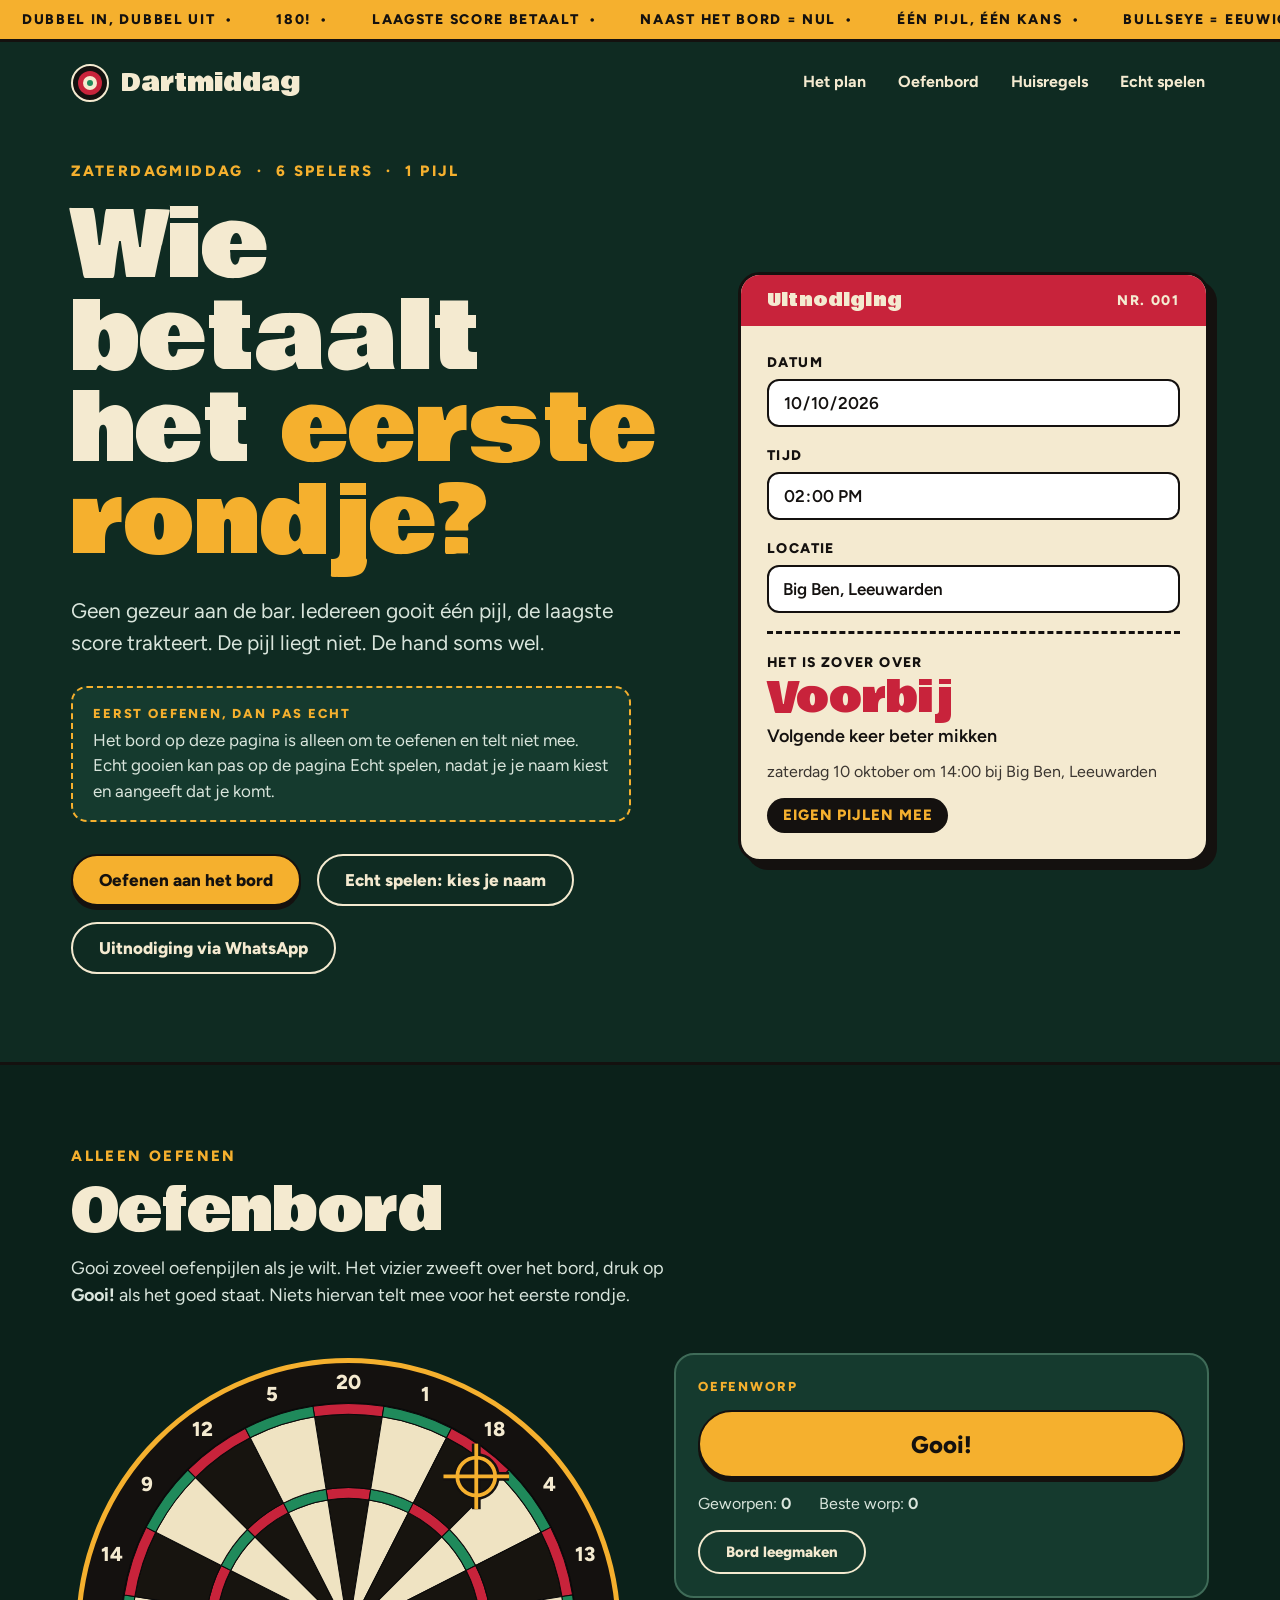
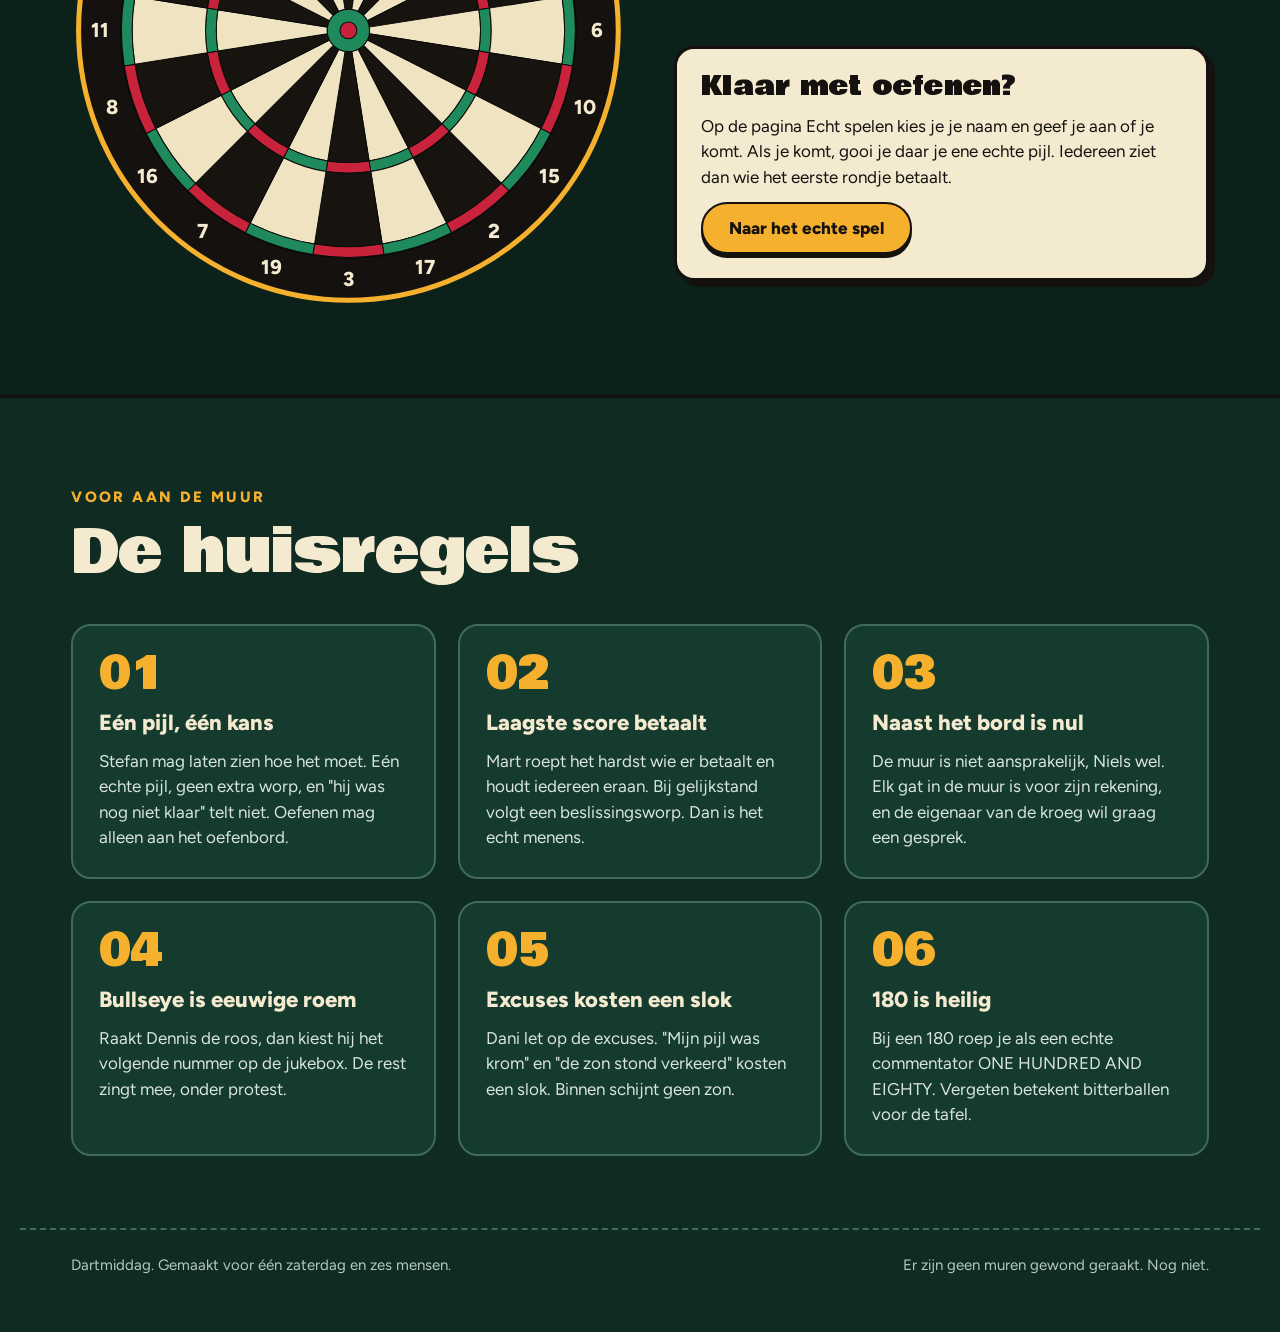
==== index.html @ 0d16e826 "Gewone website met Supabase-opslag, oude versie in claude-versie Co-Authored-By: Claude Sonnet 5.5 <" ====
<!doctype html>
<html lang="nl">
<head>
<meta charset="utf-8">
<meta name="viewport" content="width=device-width,initial-scale=1">
<title>Dartmiddag</title>
<meta name="description" content="Eén pijl per man. De laagste score betaalt het eerste rondje.">
<link rel="preconnect" href="https://fonts.googleapis.com">
<link rel="preconnect" href="https://fonts.gstatic.com" crossorigin>
<link href="https://fonts.googleapis.com/css2?family=Bowlby+One&family=Figtree:wght@400;500;700;800&display=swap" rel="stylesheet">
<link rel="stylesheet" href="site.css">
<style>
.hero{display:flex;flex-wrap:wrap;gap:56px;align-items:center;padding-block:36px 88px}
.hero > div{min-width:0}
.hero .left{flex:1 1 520px}
.hero .right{flex:1 1 380px;max-width:520px}
.lead{margin:0 0 28px;font-size:21px;max-width:560px;color:var(--soft)}
.practice-note{background:var(--panel);border:2px dashed var(--amber);border-radius:16px;padding:16px 20px;max-width:560px;margin-bottom:32px}
.practice-note p{margin:4px 0 0;font-size:17px;color:var(--soft)}
.actions{display:flex;flex-wrap:wrap;gap:16px}
.ticket{background:var(--cream);color:var(--ink);border-radius:22px;border:3px solid var(--ink);box-shadow:8px 8px 0 var(--ink);overflow:hidden}
.ticket-head{background:var(--red);color:var(--cream);padding:12px 26px;display:flex;justify-content:space-between;align-items:center;gap:12px}
.ticket-body{padding:26px;display:flex;flex-direction:column;gap:18px}
.field{display:flex;flex-direction:column;gap:6px}
.field label{font-weight:800;font-size:14px;letter-spacing:.1em;text-transform:uppercase}
.count{border-top:3px dashed var(--ink);padding-top:18px;display:flex;flex-direction:column;gap:2px}
.count .small{font-weight:800;font-size:14px;letter-spacing:.1em;text-transform:uppercase}
.count .big{font-family:var(--display);font-size:42px;line-height:1.1;color:var(--red)}
.badge{margin-top:12px;align-self:flex-start;background:var(--ink);color:var(--amber);border-radius:999px;padding:6px 16px;font-weight:800;font-size:15px;letter-spacing:.06em;text-transform:uppercase}
.practice{background:var(--deep);border-block:3px solid var(--ink)}
.practice .inner{padding-block:80px 88px}
.practice .cols{display:flex;flex-wrap:wrap;gap:48px;align-items:flex-start;margin-top:44px}
.practice .boardcol{flex:1 1 440px;min-width:0;max-width:580px}
.practice .ctrl{flex:1 1 420px;min-width:0;display:flex;flex-direction:column;gap:24px}
.stats{display:flex;flex-wrap:wrap;gap:12px 28px;color:var(--soft);font-size:16px}
.rules{padding-block:88px 72px}
.rule-grid{display:grid;grid-template-columns:repeat(auto-fit,minmax(min(100%,340px),1fr));gap:22px;margin-top:40px}
.rule{background:var(--panel);border:2px solid var(--line);border-radius:20px;padding:26px;display:flex;flex-direction:column;gap:10px}
.rule .n{font-family:var(--display);font-size:44px;line-height:1;color:var(--amber)}
.rule h3{margin:0;font-size:22px;font-weight:800}
.rule p{margin:0;color:var(--soft);font-size:17px}
footer{padding-block:24px 56px;border-top:2px dashed var(--line);display:flex;flex-wrap:wrap;gap:12px 32px;justify-content:space-between;color:var(--muted);font-size:15px}
</style>
</head>
<body>

<div class="ticker-wrap" aria-hidden="true"><div class="ticker" id="ticker"></div></div>

<header class="wrap top">
  <a href="#top" class="brand" id="top">
    <svg width="38" height="38" viewBox="0 0 38 38" aria-hidden="true"><circle cx="19" cy="19" r="18" fill="#14110F" stroke="#F4EAD0" stroke-width="2"/><circle cx="19" cy="19" r="12" fill="#C8233B"/><circle cx="19" cy="19" r="7" fill="#F4EAD0"/><circle cx="19" cy="19" r="3" fill="#1F8A5B"/></svg>
    Dartmiddag
  </a>
  <nav class="nav" aria-label="Hoofdmenu">
    <a href="#plan">Het plan</a>
    <a href="#oefenen">Oefenbord</a>
    <a href="#regels">Huisregels</a>
    <a href="spel.html">Echt spelen</a>
  </nav>
</header>

<main>
<section id="plan" class="wrap hero">
  <div class="left">
    <p class="eyebrow">Zaterdagmiddag &nbsp;&middot;&nbsp; 6 spelers &nbsp;&middot;&nbsp; 1 pijl</p>
    <h1>Wie betaalt het <span style="color:var(--amber)">eerste rondje?</span></h1>
    <p class="lead">Geen gezeur aan de bar. Iedereen gooit één pijl, de laagste score trakteert. De pijl liegt niet. De hand soms wel.</p>
    <div class="practice-note">
      <div class="lbl">Eerst oefenen, dan pas echt</div>
      <p>Het bord op deze pagina is alleen om te oefenen en telt niet mee. Echt gooien kan pas op de pagina Echt spelen, nadat je je naam kiest en aangeeft dat je komt.</p>
    </div>
    <div class="actions">
      <a class="btn" href="#oefenen">Oefenen aan het bord</a>
      <a class="btn btn-ghost" href="spel.html">Echt spelen: kies je naam</a>
      <a class="btn btn-ghost" id="wa" href="https://wa.me/">Uitnodiging via WhatsApp</a>
    </div>
  </div>

  <div class="right">
    <div class="ticket">
      <div class="ticket-head"><span class="display" style="font-size:18px">Uitnodiging</span><span style="font-weight:800;font-size:14px;letter-spacing:.12em">NR. 001</span></div>
      <div class="ticket-body">
        <div class="field"><label for="date">Datum</label><input id="date" class="in" type="date" value="2026-10-10"></div>
        <div class="field"><label for="time">Tijd</label><input id="time" class="in" type="time" value="14:00"></div>
        <div class="field"><label for="place">Locatie</label><input id="place" class="in" type="text" placeholder="Bijv. Café De Pijl, Hoofdstraat 1" value="Big Ben, Leeuwarden"></div>
        <div class="count" aria-live="polite">
          <span class="small">Het is zover over</span>
          <span class="big" id="cd-big">—</span>
          <span style="font-weight:600" id="cd-small"></span>
          <span style="margin-top:8px;font-size:16px;color:#3A3530" id="event-line"></span>
          <span class="badge">Eigen pijlen mee</span>
        </div>
      </div>
    </div>
  </div>
</section>

<section id="oefenen" class="practice">
  <div class="wrap inner">
    <p class="eyebrow">Alleen oefenen</p>
    <h2>Oefenbord</h2>
    <p style="margin:0;max-width:640px;color:var(--soft)">Gooi zoveel oefenpijlen als je wilt. Het vizier zweeft over het bord, druk op <strong>Gooi!</strong> als het goed staat. Niets hiervan telt mee voor het eerste rondje.</p>
    <div class="cols">
      <div class="boardcol" id="board"></div>
      <div class="ctrl">
        <div class="card">
          <div class="lbl">Oefenworp</div>
          <button class="btn btn-big" type="button" id="throw">Gooi!</button>
          <div class="stats"><span>Geworpen: <strong id="count">0</strong></span><span>Beste worp: <strong id="best">0</strong></span></div>
          <button class="btn btn-ghost" type="button" id="clear" style="min-height:44px;font-size:15px;align-self:flex-start">Bord leegmaken</button>
        </div>
        <div aria-live="polite" id="result"></div>
        <div class="paper">
          <div class="display" style="font-size:26px;line-height:1.1">Klaar met oefenen?</div>
          <p style="margin:0;font-size:17px">Op de pagina Echt spelen kies je je naam en geef je aan of je komt. Als je komt, gooi je daar je ene echte pijl. Iedereen ziet dan wie het eerste rondje betaalt.</p>
          <a class="btn" href="spel.html">Naar het echte spel</a>
        </div>
      </div>
    </div>
  </div>
</section>

<section id="regels" class="wrap rules">
  <p class="eyebrow">Voor aan de muur</p>
  <h2>De huisregels</h2>
  <div class="rule-grid">
    <div class="rule"><span class="n">01</span><h3>Eén pijl, één kans</h3><p>Stefan mag laten zien hoe het moet. Eén echte pijl, geen extra worp, en "hij was nog niet klaar" telt niet. Oefenen mag alleen aan het oefenbord.</p></div>
    <div class="rule"><span class="n">02</span><h3>Laagste score betaalt</h3><p>Mart roept het hardst wie er betaalt en houdt iedereen eraan. Bij gelijkstand volgt een beslissingsworp. Dan is het echt menens.</p></div>
    <div class="rule"><span class="n">03</span><h3>Naast het bord is nul</h3><p>De muur is niet aansprakelijk, Niels wel. Elk gat in de muur is voor zijn rekening, en de eigenaar van de kroeg wil graag een gesprek.</p></div>
    <div class="rule"><span class="n">04</span><h3>Bullseye is eeuwige roem</h3><p>Raakt Dennis de roos, dan kiest hij het volgende nummer op de jukebox. De rest zingt mee, onder protest.</p></div>
    <div class="rule"><span class="n">05</span><h3>Excuses kosten een slok</h3><p>Dani let op de excuses. "Mijn pijl was krom" en "de zon stond verkeerd" kosten een slok. Binnen schijnt geen zon.</p></div>
    <div class="rule"><span class="n">06</span><h3>180 is heilig</h3><p>Bij een 180 roep je als een echte commentator ONE HUNDRED AND EIGHTY. Vergeten betekent bitterballen voor de tafel.</p></div>
  </div>
</section>
</main>

<footer class="wrap">
  <span>Dartmiddag. Gemaakt voor één zaterdag en zes mensen.</span>
  <span>Er zijn geen muren gewond geraakt. Nog niet.</span>
</footer>

<script src="board.js"></script>
<script>
(function () {
  var $ = function (id) { return document.getElementById(id); };

  /* ticker */
  var items = ['DUBBEL IN, DUBBEL UIT', '180!', 'LAAGSTE SCORE BETAALT', 'NAAST HET BORD = NUL', 'ÉÉN PIJL, ÉÉN KANS', 'BULLSEYE = EEUWIGE ROEM', 'BITTERBALLEN ZIJN GEEN VERPLICHTING, WEL EEN GOED IDEE'];
  var html = '';
  for (var k = 0; k < 2; k++) items.forEach(function (t) { html += '<span>' + t + ' &nbsp;&bull;</span>'; });
  $('ticker').innerHTML = html;

  /* uitnodiging: datum, tijd en locatie onthouden in deze browser */
  var KEY = 'dartmiddag-uitnodiging';
  try {
    var saved = JSON.parse(localStorage.getItem(KEY) || '{}');
    if (saved.date) $('date').value = saved.date;
    if (saved.time) $('time').value = saved.time;
    if (typeof saved.place === 'string') $('place').value = saved.place;
  } catch (e) {}

  function updateEvent() {
    var date = $('date').value, time = $('time').value, place = $('place').value.trim();
    try { localStorage.setItem(KEY, JSON.stringify({ date: date, time: time, place: place })); } catch (e) {}
    var d = date ? new Date(date + 'T' + (time || '12:00')) : null;
    var ok = d && !isNaN(d.getTime());
    var big = '—', small = 'Vul datum en tijd in', dateText = '';
    if (ok) {
      dateText = d.toLocaleDateString('nl-NL', { weekday: 'long', day: 'numeric', month: 'long' });
      var diff = d.getTime() - Date.now();
      if (diff > 0) {
        var mins = Math.floor(diff / 60000), days = Math.floor(mins / 1440), hours = Math.floor((mins % 1440) / 60), m = mins % 60;
        if (days > 0) { big = days + (days === 1 ? ' dag' : ' dagen'); small = 'en ' + hours + ' uur, ' + m + ' min'; }
        else if (hours > 0) { big = hours + ' uur'; small = 'en ' + m + ' min'; }
        else { big = m + ' min'; small = 'Zet je pijlen klaar'; }
      } else if (diff > -6 * 3600 * 1000) { big = 'Nú!'; small = 'De pijlen vliegen al'; }
      else { big = 'Voorbij'; small = 'Volgende keer beter mikken'; }
    }
    $('cd-big').textContent = big;
    $('cd-small').textContent = small;
    $('event-line').textContent = ok ? dateText + ' om ' + (time || '') + (place ? ' bij ' + place : ' · locatie volgt') : 'Kies een datum om de uitnodiging te maken.';
    var link = new URL('spel.html', location.href).href;
    $('wa').href = 'https://wa.me/?text=' + encodeURIComponent(
      'Dartmiddag! ' + (ok ? dateText + ' om ' + time : 'datum volgt') + (place ? ' bij ' + place : ' (locatie volgt)') +
      '. Eigen pijlen mee! Eén pijl per man: de laagste score betaalt het eerste rondje. Kies je naam en gooi hier: ' + link);
  }
  ['date', 'time', 'place'].forEach(function (id) { $(id).addEventListener('input', updateEvent); });
  updateEvent();
  setInterval(updateEvent, 30000);

  /* oefenbord */
  $('board').innerHTML = DM.boardSvg('Oefenbord met het vizier en de geworpen pijlen');
  var svg = $('board').querySelector('svg');
  var getAim = DM.startAim(svg);
  var darts = [], count = 0, best = 0;

  function drawPractice() {
    DM.drawDarts(svg, darts.map(function (d, i) {
      return { x: d.x, y: d.y, color: '#F5B02E', text: d.n, fresh: i === darts.length - 1 };
    }));
  }
  $('throw').addEventListener('click', function () {
    var p = getAim();
    var x = +(p.x + (Math.random() - 0.5) * 14).toFixed(1), y = +(p.y + (Math.random() - 0.5) * 14).toFixed(1);
    var r = DM.hit(x, y);
    count++; best = Math.max(best, r.score);
    darts.push({ x: x, y: y, n: count });
    darts = darts.slice(-6);
    drawPractice();
    $('count').textContent = count; $('best').textContent = best;
    $('result').innerHTML = '<div class="last pop"><div><div class="lbl">Laatste oefenworp</div><div class="what">' + r.label + '</div><div class="note">' + r.calc + '</div></div><div class="big">' + r.score + '</div></div>' +
      '<p style="margin:12px 0 0;font-style:italic;color:var(--soft)">' + DM.roastFor(r) + '</p>';
  });
  $('clear').addEventListener('click', function () {
    darts = []; count = 0; best = 0; drawPractice();
    $('count').textContent = 0; $('best').textContent = 0; $('result').innerHTML = '';
  });
})();
</script>
</body>
</html>
---- site.css ----
/* Dartmiddag: gedeelde stijl voor index.html en spel.html. Eén donkere kroeglook. */
:root{
  --bg:#0F2B22; --deep:#0B211A; --panel:#153A2E; --line:#3F6B58; --cream:#F4EAD0; --muted:#B7C9BE; --soft:#D9E5DC;
  --amber:#F5B02E; --ink:#14110F; --red:#C8233B; --yes:#8FE0AE; --no:#FF8A98;
  --display:'Bowlby One','Arial Black',sans-serif; --body:'Figtree',system-ui,sans-serif;
  color-scheme:dark;
}
*{box-sizing:border-box}
html{scroll-behavior:smooth}
body{margin:0;background:var(--bg);color:var(--cream);font-family:var(--body);font-size:18px;line-height:1.5}
.wrap{max-width:1240px;margin:0 auto;padding-inline:max(16px,4vw)}
.display{font-family:var(--display);font-weight:400;letter-spacing:.01em}
.eyebrow{margin:0;font-weight:800;font-size:15px;letter-spacing:.16em;text-transform:uppercase;color:var(--amber)}
h1,h2,h3{text-wrap:balance}
h1{font-family:var(--display);font-weight:400;font-size:clamp(44px,7.2vw,96px);line-height:1;margin:18px 0 26px}
h2{font-family:var(--display);font-weight:400;font-size:clamp(34px,5vw,60px);line-height:1.05;margin:12px 0}
a{color:var(--amber);font-weight:800}
.note{margin:0;color:var(--muted);font-size:16px}

/* knoppen en velden */
.btn{display:inline-flex;align-items:center;justify-content:center;gap:10px;min-height:52px;padding:0 26px;border-radius:999px;border:2px solid var(--ink);background:var(--amber);color:var(--ink);font:800 17px var(--body);text-decoration:none;cursor:pointer;box-shadow:0 4px 0 var(--ink);transition:transform .12s,box-shadow .12s}
.btn:hover{transform:translateY(-2px);box-shadow:0 6px 0 var(--ink)}
.btn:active{transform:translateY(3px);box-shadow:0 1px 0 var(--ink)}
.btn-ghost{background:transparent;color:var(--cream);border-color:var(--cream);box-shadow:none}
.btn-ghost:hover{background:rgba(244,234,208,.12);box-shadow:none}
.btn-big{min-height:68px;font-size:24px;width:100%}
.btn:focus-visible,a:focus-visible,.in:focus-visible,button:focus-visible{outline:3px solid var(--cream);outline-offset:3px}
.in{width:100%;min-height:48px;padding:0 14px;border-radius:12px;border:2px solid var(--ink);background:#fff;color:var(--ink);font:600 17px var(--body)}

/* navigatie */
.top{display:flex;flex-wrap:wrap;align-items:center;justify-content:space-between;gap:8px 24px;padding-block:18px}
.brand{display:flex;align-items:center;gap:12px;color:var(--cream);text-decoration:none;font-family:var(--display);font-size:24px;font-weight:400}
.nav{display:flex;flex-wrap:wrap;gap:8px 24px}
.nav a{color:var(--cream);text-decoration:none;font-weight:700;font-size:16px;padding:10px 4px;border-bottom:2px solid transparent}
.nav a:hover{border-bottom-color:var(--amber)}

/* ticker */
.ticker-wrap{overflow:hidden;background:var(--amber);color:var(--ink);border-bottom:3px solid var(--ink)}
.ticker{display:flex;width:max-content;animation:tick 48s linear infinite}
.ticker span{padding:9px 22px;font-weight:800;font-size:14px;letter-spacing:.12em;white-space:nowrap}
@keyframes tick{from{transform:translateX(0)}to{transform:translateX(-50%)}}

/* bord */
.board{width:100%;height:auto;display:block}
.dart-in{animation:dartin .28s ease-out;transform-origin:0 0}
@keyframes dartin{from{transform:scale(2.6);opacity:0}to{transform:scale(1);opacity:1}}
.pop{animation:pop .4s ease-out}
@keyframes pop{from{transform:scale(.92);opacity:0}to{transform:scale(1);opacity:1}}
.lbl{font-weight:800;font-size:13px;letter-spacing:.14em;text-transform:uppercase;color:var(--amber)}
.last{display:flex;flex-wrap:wrap;align-items:center;justify-content:space-between;gap:6px 18px;background:var(--bg);border:2px solid var(--amber);border-radius:20px;padding:16px 22px}
.last .big{font-family:var(--display);font-size:56px;line-height:1;color:var(--amber)}
.last .what{font-size:22px;font-weight:800}
.card{background:var(--panel);border:2px solid var(--line);border-radius:20px;padding:22px;display:flex;flex-direction:column;gap:14px}
.paper{background:var(--cream);color:var(--ink);border:3px solid var(--ink);border-radius:20px;padding:24px;box-shadow:6px 6px 0 var(--ink);display:flex;flex-direction:column;gap:12px}
.paper a.btn{align-self:flex-start}

@media (prefers-reduced-motion:reduce){.ticker,.dart-in,.pop{animation:none}html{scroll-behavior:auto}}
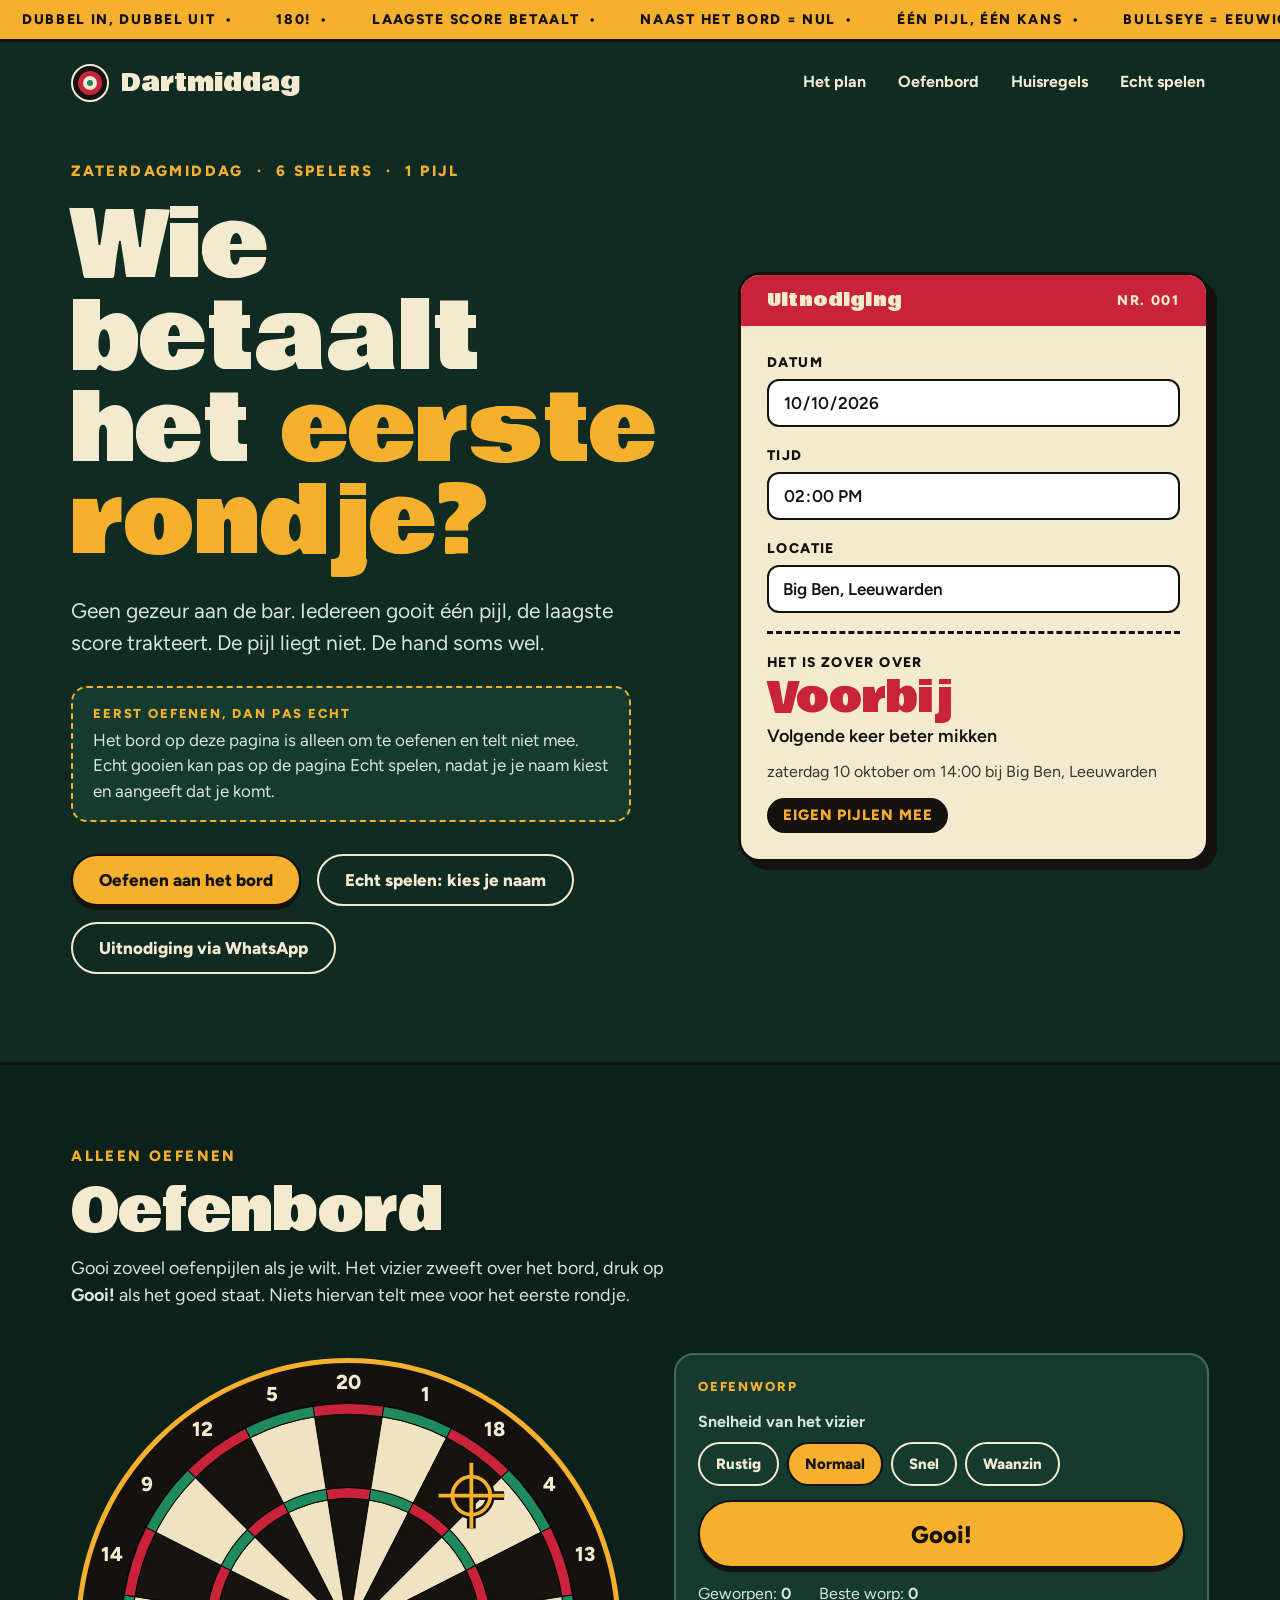
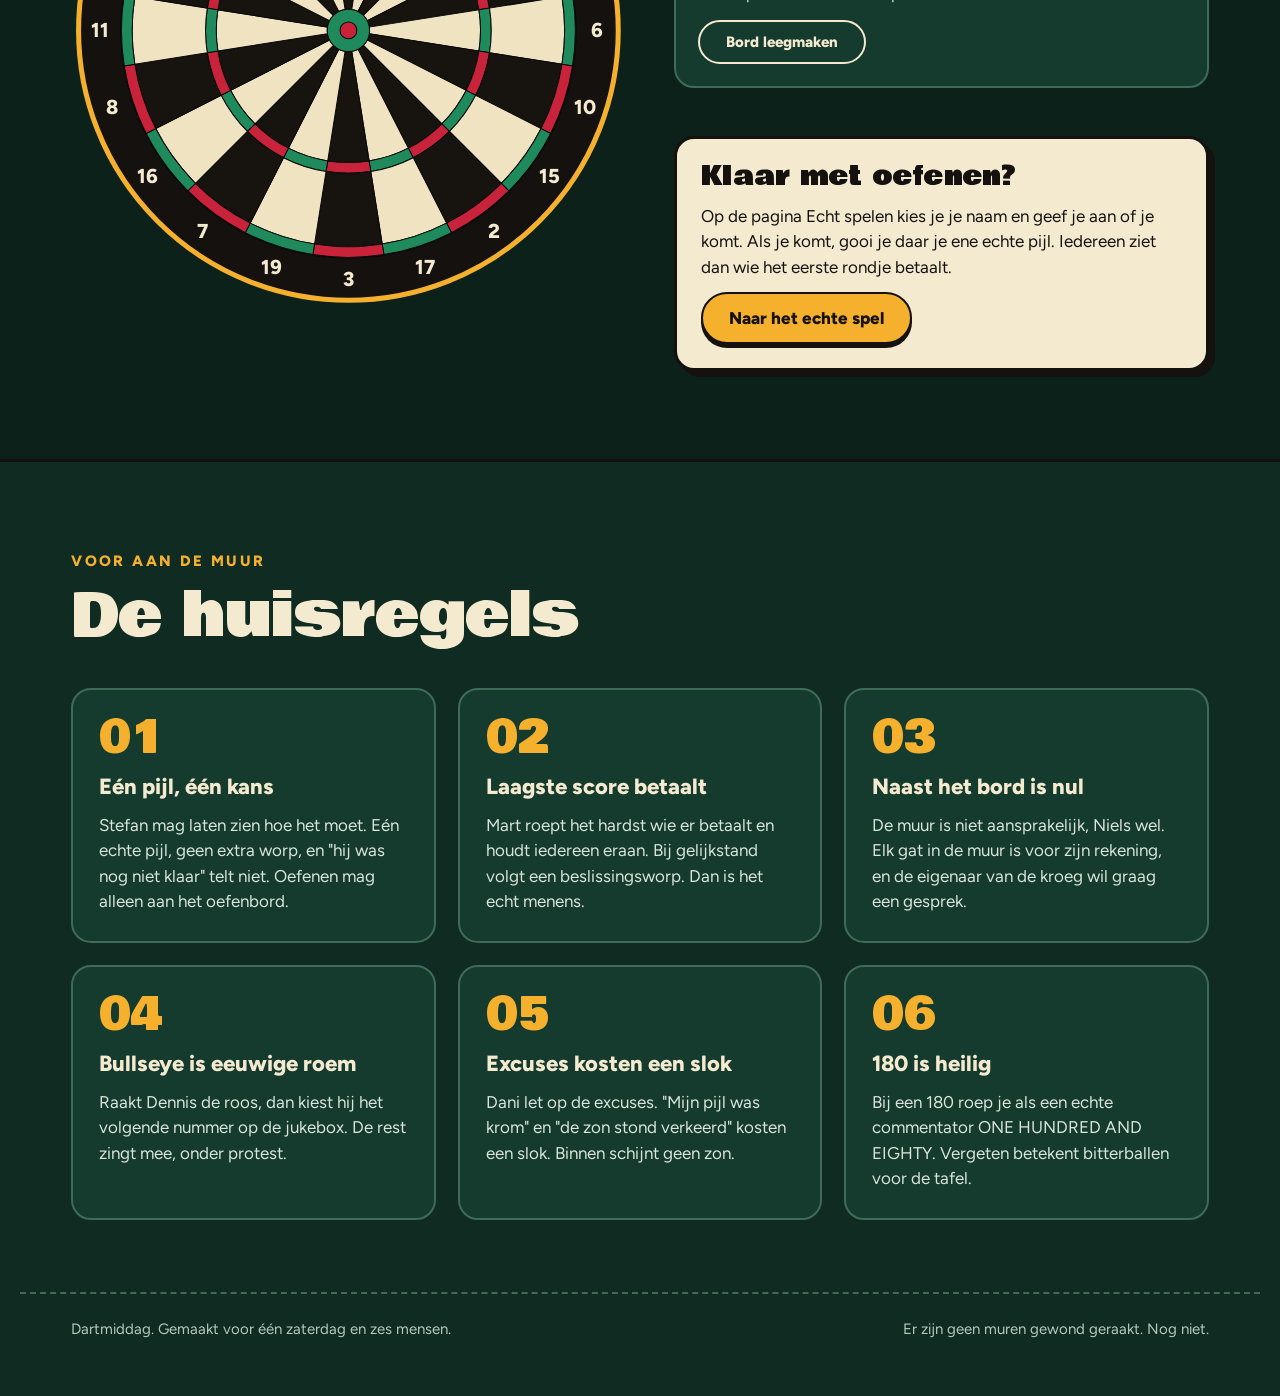
==== commit 2688bdc8: "Snelheid van het vizier kiezen op het oefenbord Co-Authored-By: Claude Sonnet 5.5 <noreply@anthropic" ====
--- a/index.html
+++ b/index.html
@@ -32,6 +32,10 @@
 .practice .cols{display:flex;flex-wrap:wrap;gap:48px;align-items:flex-start;margin-top:44px}
 .practice .boardcol{flex:1 1 440px;min-width:0;max-width:580px}
 .practice .ctrl{flex:1 1 420px;min-width:0;display:flex;flex-direction:column;gap:24px}
+.speedbtns{display:flex;flex-wrap:wrap;gap:8px}
+.sp{min-height:44px;padding:0 16px;border-radius:999px;border:2px solid var(--cream);background:transparent;color:var(--cream);font:800 15px var(--body);cursor:pointer}
+.sp:hover{background:rgba(244,234,208,.12)}
+.sp[aria-pressed="true"]{background:var(--amber);color:var(--ink);border-color:var(--ink)}
 .stats{display:flex;flex-wrap:wrap;gap:12px 28px;color:var(--soft);font-size:16px}
 .rules{padding-block:88px 72px}
 .rule-grid{display:grid;grid-template-columns:repeat(auto-fit,minmax(min(100%,340px),1fr));gap:22px;margin-top:40px}
@@ -105,6 +109,10 @@
       <div class="ctrl">
         <div class="card">
           <div class="lbl">Oefenworp</div>
+          <div role="group" aria-labelledby="speed-lbl" style="display:flex;flex-direction:column;gap:8px">
+            <span id="speed-lbl" style="font-weight:700;font-size:16px;color:var(--soft)">Snelheid van het vizier</span>
+            <div class="speedbtns" id="speeds"></div>
+          </div>
           <button class="btn btn-big" type="button" id="throw">Gooi!</button>
           <div class="stats"><span>Geworpen: <strong id="count">0</strong></span><span>Beste worp: <strong id="best">0</strong></span></div>
           <button class="btn btn-ghost" type="button" id="clear" style="min-height:44px;font-size:15px;align-self:flex-start">Bord leegmaken</button>
@@ -191,7 +199,25 @@
   /* oefenbord */
   $('board').innerHTML = DM.boardSvg('Oefenbord met het vizier en de geworpen pijlen');
   var svg = $('board').querySelector('svg');
-  var getAim = DM.startAim(svg);
+  var SPEEDS = [{ n: 'Rustig', v: 0.55 }, { n: 'Normaal', v: 1 }, { n: 'Snel', v: 1.7 }, { n: 'Waanzin', v: 2.8 }];
+  var speed = 1;
+  try { var sv = parseFloat(localStorage.getItem('dm-snelheid')); if (SPEEDS.some(function (s) { return s.v === sv; })) speed = sv; } catch (e) {}
+  function drawSpeeds() {
+    var box = $('speeds'); box.textContent = '';
+    SPEEDS.forEach(function (s) {
+      var b = document.createElement('button');
+      b.type = 'button'; b.className = 'sp'; b.textContent = s.n;
+      b.setAttribute('aria-pressed', s.v === speed ? 'true' : 'false');
+      b.addEventListener('click', function () {
+        speed = s.v;
+        try { localStorage.setItem('dm-snelheid', String(speed)); } catch (e) {}
+        drawSpeeds();
+      });
+      box.appendChild(b);
+    });
+  }
+  drawSpeeds();
+  var getAim = DM.startAim(svg, function () { return speed; });
   var darts = [], count = 0, best = 0;
 
   function drawPractice() {
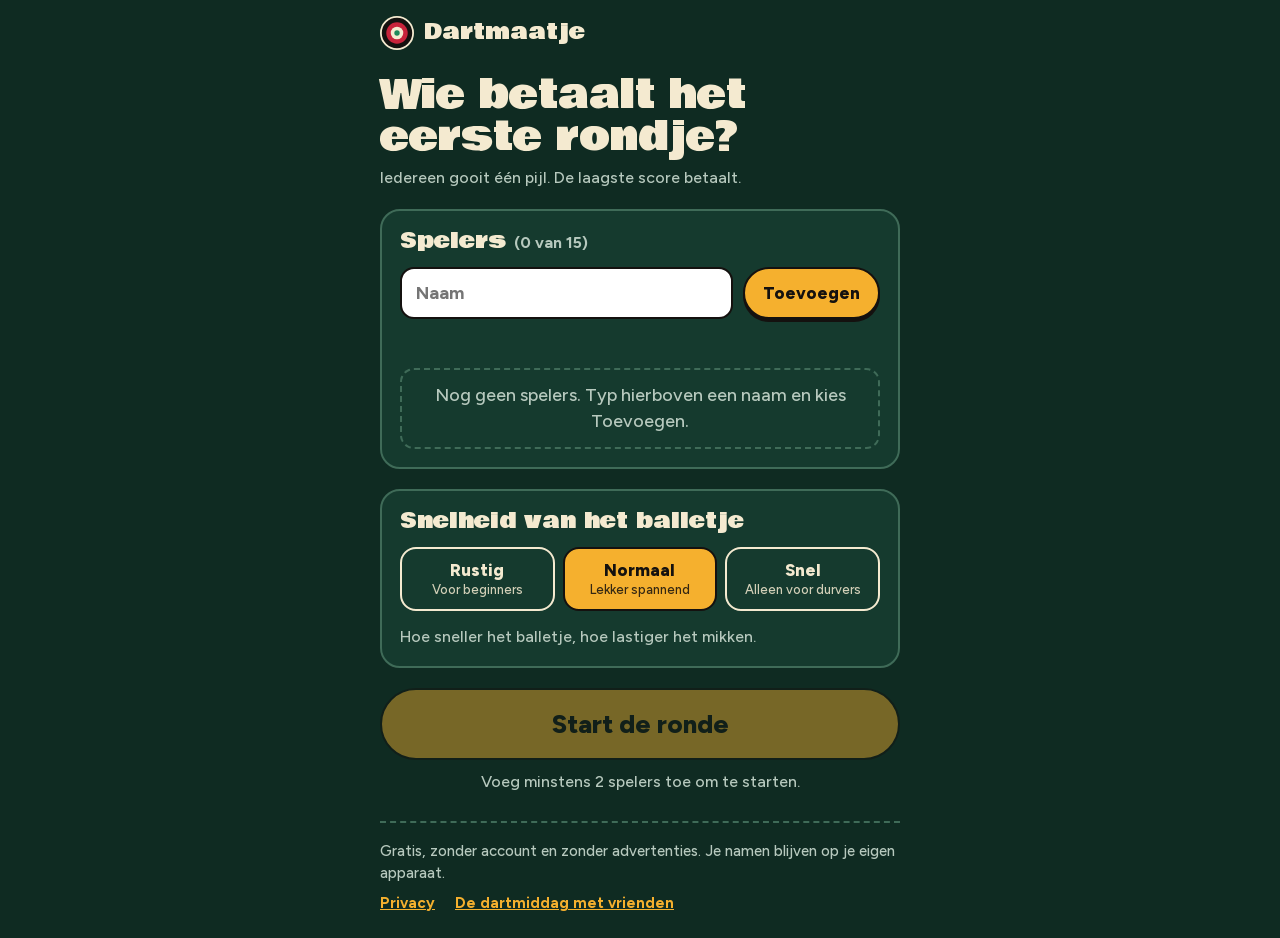
==== commit d2eda502: "Homepage is nu de Dartmaatje-app (tot 15 spelers, drie snelheden); dartmiddag naar /middag Co-Author" ====
--- a/index.html
+++ b/index.html
@@ -2,246 +2,108 @@
 <html lang="nl">
 <head>
 <meta charset="utf-8">
-<meta name="viewport" content="width=device-width,initial-scale=1">
-<title>Dartmiddag</title>
-<meta name="description" content="Eén pijl per man. De laagste score betaalt het eerste rondje.">
-<link rel="preconnect" href="https://fonts.googleapis.com">
-<link rel="preconnect" href="https://fonts.gstatic.com" crossorigin>
-<link href="https://fonts.googleapis.com/css2?family=Bowlby+One&family=Figtree:wght@400;500;700;800&display=swap" rel="stylesheet">
-<link rel="stylesheet" href="site.css">
+<meta name="viewport" content="width=device-width,initial-scale=1,viewport-fit=cover">
+<meta name="theme-color" content="#0F2B22">
+<title>Dartmaatje: wie betaalt het eerste rondje?</title>
+<meta name="description" content="Dartmaatje: iedereen gooit één pijl, de laagste score betaalt het eerste rondje. Met 2 tot 15 spelers op één telefoon, in drie snelheden. Gratis, zonder account.">
+<meta property="og:title" content="Dartmaatje: wie betaalt het eerste rondje?">
+<meta property="og:description" content="Eén pijl per speler, de laagste score betaalt. Tot 15 spelers, drie snelheden, gratis.">
+<meta property="og:type" content="website">
+<link rel="canonical" href="https://dartmaatje.nl/">
 <style>
-.hero{display:flex;flex-wrap:wrap;gap:56px;align-items:center;padding-block:36px 88px}
-.hero > div{min-width:0}
-.hero .left{flex:1 1 520px}
-.hero .right{flex:1 1 380px;max-width:520px}
-.lead{margin:0 0 28px;font-size:21px;max-width:560px;color:var(--soft)}
-.practice-note{background:var(--panel);border:2px dashed var(--amber);border-radius:16px;padding:16px 20px;max-width:560px;margin-bottom:32px}
-.practice-note p{margin:4px 0 0;font-size:17px;color:var(--soft)}
-.actions{display:flex;flex-wrap:wrap;gap:16px}
-.ticket{background:var(--cream);color:var(--ink);border-radius:22px;border:3px solid var(--ink);box-shadow:8px 8px 0 var(--ink);overflow:hidden}
-.ticket-head{background:var(--red);color:var(--cream);padding:12px 26px;display:flex;justify-content:space-between;align-items:center;gap:12px}
-.ticket-body{padding:26px;display:flex;flex-direction:column;gap:18px}
-.field{display:flex;flex-direction:column;gap:6px}
-.field label{font-weight:800;font-size:14px;letter-spacing:.1em;text-transform:uppercase}
-.count{border-top:3px dashed var(--ink);padding-top:18px;display:flex;flex-direction:column;gap:2px}
-.count .small{font-weight:800;font-size:14px;letter-spacing:.1em;text-transform:uppercase}
-.count .big{font-family:var(--display);font-size:42px;line-height:1.1;color:var(--red)}
-.badge{margin-top:12px;align-self:flex-start;background:var(--ink);color:var(--amber);border-radius:999px;padding:6px 16px;font-weight:800;font-size:15px;letter-spacing:.06em;text-transform:uppercase}
-.practice{background:var(--deep);border-block:3px solid var(--ink)}
-.practice .inner{padding-block:80px 88px}
-.practice .cols{display:flex;flex-wrap:wrap;gap:48px;align-items:flex-start;margin-top:44px}
-.practice .boardcol{flex:1 1 440px;min-width:0;max-width:580px}
-.practice .ctrl{flex:1 1 420px;min-width:0;display:flex;flex-direction:column;gap:24px}
-.speedbtns{display:flex;flex-wrap:wrap;gap:8px}
-.sp{min-height:44px;padding:0 16px;border-radius:999px;border:2px solid var(--cream);background:transparent;color:var(--cream);font:800 15px var(--body);cursor:pointer}
-.sp:hover{background:rgba(244,234,208,.12)}
-.sp[aria-pressed="true"]{background:var(--amber);color:var(--ink);border-color:var(--ink)}
-.stats{display:flex;flex-wrap:wrap;gap:12px 28px;color:var(--soft);font-size:16px}
-.rules{padding-block:88px 72px}
-.rule-grid{display:grid;grid-template-columns:repeat(auto-fit,minmax(min(100%,340px),1fr));gap:22px;margin-top:40px}
-.rule{background:var(--panel);border:2px solid var(--line);border-radius:20px;padding:26px;display:flex;flex-direction:column;gap:10px}
-.rule .n{font-family:var(--display);font-size:44px;line-height:1;color:var(--amber)}
-.rule h3{margin:0;font-size:22px;font-weight:800}
-.rule p{margin:0;color:var(--soft);font-size:17px}
-footer{padding-block:24px 56px;border-top:2px dashed var(--line);display:flex;flex-wrap:wrap;gap:12px 32px;justify-content:space-between;color:var(--muted);font-size:15px}
+.webfooter{margin-top:8px;padding-top:18px;border-top:2px dashed var(--line);display:flex;flex-wrap:wrap;gap:8px 20px;font-size:15px;color:var(--muted)}
+.webfooter a{color:var(--amber);font-weight:700}
+.webfooter p{margin:0;flex:1 1 100%}
+body:has(#game:not([hidden])) .webfooter,body:has(#tie:not([hidden])) .webfooter{display:none}
 </style>
+
+<link rel="stylesheet" href="fonts.css">
+<link rel="stylesheet" href="app.css">
 </head>
 <body>
-
-<div class="ticker-wrap" aria-hidden="true"><div class="ticker" id="ticker"></div></div>
-
-<header class="wrap top">
-  <a href="#top" class="brand" id="top">
-    <svg width="38" height="38" viewBox="0 0 38 38" aria-hidden="true"><circle cx="19" cy="19" r="18" fill="#14110F" stroke="#F4EAD0" stroke-width="2"/><circle cx="19" cy="19" r="12" fill="#C8233B"/><circle cx="19" cy="19" r="7" fill="#F4EAD0"/><circle cx="19" cy="19" r="3" fill="#1F8A5B"/></svg>
-    Dartmiddag
-  </a>
-  <nav class="nav" aria-label="Hoofdmenu">
-    <a href="#plan">Het plan</a>
-    <a href="#oefenen">Oefenbord</a>
-    <a href="#regels">Huisregels</a>
-    <a href="spel.html">Echt spelen</a>
-  </nav>
-</header>
-
 <main>
-<section id="plan" class="wrap hero">
-  <div class="left">
-    <p class="eyebrow">Zaterdagmiddag &nbsp;&middot;&nbsp; 6 spelers &nbsp;&middot;&nbsp; 1 pijl</p>
-    <h1>Wie betaalt het <span style="color:var(--amber)">eerste rondje?</span></h1>
-    <p class="lead">Geen gezeur aan de bar. Iedereen gooit één pijl, de laagste score trakteert. De pijl liegt niet. De hand soms wel.</p>
-    <div class="practice-note">
-      <div class="lbl">Eerst oefenen, dan pas echt</div>
-      <p>Het bord op deze pagina is alleen om te oefenen en telt niet mee. Echt gooien kan pas op de pagina Echt spelen, nadat je je naam kiest en aangeeft dat je komt.</p>
-    </div>
-    <div class="actions">
-      <a class="btn" href="#oefenen">Oefenen aan het bord</a>
-      <a class="btn btn-ghost" href="spel.html">Echt spelen: kies je naam</a>
-      <a class="btn btn-ghost" id="wa" href="https://wa.me/">Uitnodiging via WhatsApp</a>
-    </div>
+  <div class="top">
+    <svg width="34" height="34" viewBox="0 0 38 38" aria-hidden="true"><circle cx="19" cy="19" r="18" fill="#14110F" stroke="#F4EAD0" stroke-width="2"/><circle cx="19" cy="19" r="12" fill="#C8233B"/><circle cx="19" cy="19" r="7" fill="#F4EAD0"/><circle cx="19" cy="19" r="3" fill="#1F8A5B"/></svg>
+    <span class="logo">Dartmaatje</span>
   </div>
 
-  <div class="right">
-    <div class="ticket">
-      <div class="ticket-head"><span class="display" style="font-size:18px">Uitnodiging</span><span style="font-weight:800;font-size:14px;letter-spacing:.12em">NR. 001</span></div>
-      <div class="ticket-body">
-        <div class="field"><label for="date">Datum</label><input id="date" class="in" type="date" value="2026-10-10"></div>
-        <div class="field"><label for="time">Tijd</label><input id="time" class="in" type="time" value="14:00"></div>
-        <div class="field"><label for="place">Locatie</label><input id="place" class="in" type="text" placeholder="Bijv. Café De Pijl, Hoofdstraat 1" value="Big Ben, Leeuwarden"></div>
-        <div class="count" aria-live="polite">
-          <span class="small">Het is zover over</span>
-          <span class="big" id="cd-big">—</span>
-          <span style="font-weight:600" id="cd-small"></span>
-          <span style="margin-top:8px;font-size:16px;color:#3A3530" id="event-line"></span>
-          <span class="badge">Eigen pijlen mee</span>
-        </div>
+  <!-- 1. Spelers en snelheid -->
+  <section id="setup" style="display:flex;flex-direction:column;gap:20px" aria-labelledby="h-setup">
+    <div>
+      <h1 id="h-setup">Wie betaalt het eerste rondje?</h1>
+      <p class="note" style="margin-top:8px">Iedereen gooit één pijl. De laagste score betaalt.</p>
+    </div>
+
+    <div class="card">
+      <h2>Spelers <span class="note" id="counter" style="font-family:var(--body);font-weight:700"></span></h2>
+      <form class="add" id="add-form" autocomplete="off">
+        <label for="name" style="position:absolute;left:-9999px">Naam van de speler</label>
+        <input class="in" id="name" type="text" maxlength="16" placeholder="Naam" autocapitalize="words" autocorrect="off" enterkeyhint="done">
+        <button class="btn" type="submit" id="add-btn">Toevoegen</button>
+      </form>
+      <p class="msg" id="add-msg" role="alert"></p>
+      <ul class="players" id="players"></ul>
+    </div>
+
+    <div class="card" role="group" aria-labelledby="h-speed">
+      <h2 id="h-speed">Snelheid van het balletje</h2>
+      <div class="speeds" id="speeds"></div>
+      <p class="note">Hoe sneller het balletje, hoe lastiger het mikken.</p>
+    </div>
+
+    <div>
+      <button class="btn btn-big" type="button" id="start">Start de ronde</button>
+      <p class="note" id="start-note" style="margin-top:10px;text-align:center"></p>
+    </div>
+  </section>
+
+  <!-- 2. Gooien -->
+  <section id="game" hidden style="display:flex;flex-direction:column;gap:16px" aria-labelledby="who">
+    <div style="display:flex;justify-content:space-between;align-items:baseline;gap:12px">
+      <span class="lbl" id="round-lbl"></span>
+      <span class="note" id="progress"></span>
+    </div>
+    <div class="turn">
+      <span class="dot" id="turn-dot" aria-hidden="true"></span>
+      <div>
+        <div class="note" id="turn-sub"></div>
+        <div class="who" id="who"></div>
       </div>
     </div>
-  </div>
-</section>
+    <div id="board"></div>
+    <div id="throw-area" aria-live="polite" style="display:flex;flex-direction:column;gap:12px"></div>
+  </section>
 
-<section id="oefenen" class="practice">
-  <div class="wrap inner">
-    <p class="eyebrow">Alleen oefenen</p>
-    <h2>Oefenbord</h2>
-    <p style="margin:0;max-width:640px;color:var(--soft)">Gooi zoveel oefenpijlen als je wilt. Het vizier zweeft over het bord, druk op <strong>Gooi!</strong> als het goed staat. Niets hiervan telt mee voor het eerste rondje.</p>
-    <div class="cols">
-      <div class="boardcol" id="board"></div>
-      <div class="ctrl">
-        <div class="card">
-          <div class="lbl">Oefenworp</div>
-          <div role="group" aria-labelledby="speed-lbl" style="display:flex;flex-direction:column;gap:8px">
-            <span id="speed-lbl" style="font-weight:700;font-size:16px;color:var(--soft)">Snelheid van het vizier</span>
-            <div class="speedbtns" id="speeds"></div>
-          </div>
-          <button class="btn btn-big" type="button" id="throw">Gooi!</button>
-          <div class="stats"><span>Geworpen: <strong id="count">0</strong></span><span>Beste worp: <strong id="best">0</strong></span></div>
-          <button class="btn btn-ghost" type="button" id="clear" style="min-height:44px;font-size:15px;align-self:flex-start">Bord leegmaken</button>
-        </div>
-        <div aria-live="polite" id="result"></div>
-        <div class="paper">
-          <div class="display" style="font-size:26px;line-height:1.1">Klaar met oefenen?</div>
-          <p style="margin:0;font-size:17px">Op de pagina Echt spelen kies je je naam en geef je aan of je komt. Als je komt, gooi je daar je ene echte pijl. Iedereen ziet dan wie het eerste rondje betaalt.</p>
-          <a class="btn" href="spel.html">Naar het echte spel</a>
-        </div>
-      </div>
+  <!-- 3. Gelijkspel -->
+  <section id="tie" hidden style="display:flex;flex-direction:column;gap:16px" aria-labelledby="tie-h">
+    <div class="paper pop">
+      <div class="k">Gelijkspel</div>
+      <h2 id="tie-h" style="font-size:28px">Beslissingsworp!</h2>
+      <p id="tie-text" style="margin:0"></p>
     </div>
-  </div>
-</section>
+    <button class="btn btn-big" type="button" id="tie-go">Beslissingsworp</button>
+  </section>
 
-<section id="regels" class="wrap rules">
-  <p class="eyebrow">Voor aan de muur</p>
-  <h2>De huisregels</h2>
-  <div class="rule-grid">
-    <div class="rule"><span class="n">01</span><h3>Eén pijl, één kans</h3><p>Stefan mag laten zien hoe het moet. Eén echte pijl, geen extra worp, en "hij was nog niet klaar" telt niet. Oefenen mag alleen aan het oefenbord.</p></div>
-    <div class="rule"><span class="n">02</span><h3>Laagste score betaalt</h3><p>Mart roept het hardst wie er betaalt en houdt iedereen eraan. Bij gelijkstand volgt een beslissingsworp. Dan is het echt menens.</p></div>
-    <div class="rule"><span class="n">03</span><h3>Naast het bord is nul</h3><p>De muur is niet aansprakelijk, Niels wel. Elk gat in de muur is voor zijn rekening, en de eigenaar van de kroeg wil graag een gesprek.</p></div>
-    <div class="rule"><span class="n">04</span><h3>Bullseye is eeuwige roem</h3><p>Raakt Dennis de roos, dan kiest hij het volgende nummer op de jukebox. De rest zingt mee, onder protest.</p></div>
-    <div class="rule"><span class="n">05</span><h3>Excuses kosten een slok</h3><p>Dani let op de excuses. "Mijn pijl was krom" en "de zon stond verkeerd" kosten een slok. Binnen schijnt geen zon.</p></div>
-    <div class="rule"><span class="n">06</span><h3>180 is heilig</h3><p>Bij een 180 roep je als een echte commentator ONE HUNDRED AND EIGHTY. Vergeten betekent bitterballen voor de tafel.</p></div>
-  </div>
-</section>
+  <!-- 4. Uitslag -->
+  <section id="result" hidden style="display:flex;flex-direction:column;gap:16px" aria-labelledby="loser">
+    <div class="paper pop" aria-live="polite">
+      <div class="k">Het eerste rondje is voor</div>
+      <div class="who" id="loser"></div>
+      <p id="loser-text" style="margin:0"></p>
+    </div>
+    <h2>Alle scores</h2>
+    <ul class="rank" id="rank"></ul>
+    <button class="btn btn-big" type="button" id="again">Nog een ronde</button>
+    <button class="btn btn-ghost" type="button" id="edit">Spelers aanpassen</button>
+  </section>
+  <footer class="webfooter">
+    <p>Gratis, zonder account en zonder advertenties. Je namen blijven op je eigen apparaat.</p>
+    <a href="privacy.html">Privacy</a>
+    <a href="middag/index.html">De dartmiddag met vrienden</a>
+  </footer>
 </main>
 
-<footer class="wrap">
-  <span>Dartmiddag. Gemaakt voor één zaterdag en zes mensen.</span>
-  <span>Er zijn geen muren gewond geraakt. Nog niet.</span>
-</footer>
-
 <script src="board.js"></script>
-<script>
-(function () {
-  var $ = function (id) { return document.getElementById(id); };
-
-  /* ticker */
-  var items = ['DUBBEL IN, DUBBEL UIT', '180!', 'LAAGSTE SCORE BETAALT', 'NAAST HET BORD = NUL', 'ÉÉN PIJL, ÉÉN KANS', 'BULLSEYE = EEUWIGE ROEM', 'BITTERBALLEN ZIJN GEEN VERPLICHTING, WEL EEN GOED IDEE'];
-  var html = '';
-  for (var k = 0; k < 2; k++) items.forEach(function (t) { html += '<span>' + t + ' &nbsp;&bull;</span>'; });
-  $('ticker').innerHTML = html;
-
-  /* uitnodiging: datum, tijd en locatie onthouden in deze browser */
-  var KEY = 'dartmiddag-uitnodiging';
-  try {
-    var saved = JSON.parse(localStorage.getItem(KEY) || '{}');
-    if (saved.date) $('date').value = saved.date;
-    if (saved.time) $('time').value = saved.time;
-    if (typeof saved.place === 'string') $('place').value = saved.place;
-  } catch (e) {}
-
-  function updateEvent() {
-    var date = $('date').value, time = $('time').value, place = $('place').value.trim();
-    try { localStorage.setItem(KEY, JSON.stringify({ date: date, time: time, place: place })); } catch (e) {}
-    var d = date ? new Date(date + 'T' + (time || '12:00')) : null;
-    var ok = d && !isNaN(d.getTime());
-    var big = '—', small = 'Vul datum en tijd in', dateText = '';
-    if (ok) {
-      dateText = d.toLocaleDateString('nl-NL', { weekday: 'long', day: 'numeric', month: 'long' });
-      var diff = d.getTime() - Date.now();
-      if (diff > 0) {
-        var mins = Math.floor(diff / 60000), days = Math.floor(mins / 1440), hours = Math.floor((mins % 1440) / 60), m = mins % 60;
-        if (days > 0) { big = days + (days === 1 ? ' dag' : ' dagen'); small = 'en ' + hours + ' uur, ' + m + ' min'; }
-        else if (hours > 0) { big = hours + ' uur'; small = 'en ' + m + ' min'; }
-        else { big = m + ' min'; small = 'Zet je pijlen klaar'; }
-      } else if (diff > -6 * 3600 * 1000) { big = 'Nú!'; small = 'De pijlen vliegen al'; }
-      else { big = 'Voorbij'; small = 'Volgende keer beter mikken'; }
-    }
-    $('cd-big').textContent = big;
-    $('cd-small').textContent = small;
-    $('event-line').textContent = ok ? dateText + ' om ' + (time || '') + (place ? ' bij ' + place : ' · locatie volgt') : 'Kies een datum om de uitnodiging te maken.';
-    var link = new URL('spel.html', location.href).href;
-    $('wa').href = 'https://wa.me/?text=' + encodeURIComponent(
-      'Dartmiddag! ' + (ok ? dateText + ' om ' + time : 'datum volgt') + (place ? ' bij ' + place : ' (locatie volgt)') +
-      '. Eigen pijlen mee! Eén pijl per man: de laagste score betaalt het eerste rondje. Kies je naam en gooi hier: ' + link);
-  }
-  ['date', 'time', 'place'].forEach(function (id) { $(id).addEventListener('input', updateEvent); });
-  updateEvent();
-  setInterval(updateEvent, 30000);
-
-  /* oefenbord */
-  $('board').innerHTML = DM.boardSvg('Oefenbord met het vizier en de geworpen pijlen');
-  var svg = $('board').querySelector('svg');
-  var SPEEDS = [{ n: 'Rustig', v: 0.55 }, { n: 'Normaal', v: 1 }, { n: 'Snel', v: 1.7 }, { n: 'Waanzin', v: 2.8 }];
-  var speed = 1;
-  try { var sv = parseFloat(localStorage.getItem('dm-snelheid')); if (SPEEDS.some(function (s) { return s.v === sv; })) speed = sv; } catch (e) {}
-  function drawSpeeds() {
-    var box = $('speeds'); box.textContent = '';
-    SPEEDS.forEach(function (s) {
-      var b = document.createElement('button');
-      b.type = 'button'; b.className = 'sp'; b.textContent = s.n;
-      b.setAttribute('aria-pressed', s.v === speed ? 'true' : 'false');
-      b.addEventListener('click', function () {
-        speed = s.v;
-        try { localStorage.setItem('dm-snelheid', String(speed)); } catch (e) {}
-        drawSpeeds();
-      });
-      box.appendChild(b);
-    });
-  }
-  drawSpeeds();
-  var getAim = DM.startAim(svg, function () { return speed; });
-  var darts = [], count = 0, best = 0;
-
-  function drawPractice() {
-    DM.drawDarts(svg, darts.map(function (d, i) {
-      return { x: d.x, y: d.y, color: '#F5B02E', text: d.n, fresh: i === darts.length - 1 };
-    }));
-  }
-  $('throw').addEventListener('click', function () {
-    var p = getAim();
-    var x = +(p.x + (Math.random() - 0.5) * 14).toFixed(1), y = +(p.y + (Math.random() - 0.5) * 14).toFixed(1);
-    var r = DM.hit(x, y);
-    count++; best = Math.max(best, r.score);
-    darts.push({ x: x, y: y, n: count });
-    darts = darts.slice(-6);
-    drawPractice();
-    $('count').textContent = count; $('best').textContent = best;
-    $('result').innerHTML = '<div class="last pop"><div><div class="lbl">Laatste oefenworp</div><div class="what">' + r.label + '</div><div class="note">' + r.calc + '</div></div><div class="big">' + r.score + '</div></div>' +
-      '<p style="margin:12px 0 0;font-style:italic;color:var(--soft)">' + DM.roastFor(r) + '</p>';
-  });
-  $('clear').addEventListener('click', function () {
-    darts = []; count = 0; best = 0; drawPractice();
-    $('count').textContent = 0; $('best').textContent = 0; $('result').innerHTML = '';
-  });
-})();
-</script>
+<script src="app.js"></script>
 </body>
 </html>
--- a/fonts.css
+++ b/fonts.css
@@ -0,0 +1,4 @@
+@font-face{font-family:'Bowlby One';font-style:normal;font-weight:400;font-display:swap;src:url(fonts/BowlbyOne-400.woff2) format('woff2');unicode-range:U+0000-00FF, U+0131, U+0152-0153, U+02BB-02BC, U+02C6, U+02DA, U+02DC, U+0304, U+0308, U+0329, U+2000-206F, U+20AC, U+2122, U+2191, U+2193, U+2212, U+2215, U+FEFF, U+FFFD}
+@font-face{font-family:'Figtree';font-style:normal;font-weight:500;font-display:swap;src:url(fonts/Figtree-500.woff2) format('woff2');unicode-range:U+0000-00FF, U+0131, U+0152-0153, U+02BB-02BC, U+02C6, U+02DA, U+02DC, U+0304, U+0308, U+0329, U+2000-206F, U+20AC, U+2122, U+2191, U+2193, U+2212, U+2215, U+FEFF, U+FFFD}
+@font-face{font-family:'Figtree';font-style:normal;font-weight:700;font-display:swap;src:url(fonts/Figtree-700.woff2) format('woff2');unicode-range:U+0000-00FF, U+0131, U+0152-0153, U+02BB-02BC, U+02C6, U+02DA, U+02DC, U+0304, U+0308, U+0329, U+2000-206F, U+20AC, U+2122, U+2191, U+2193, U+2212, U+2215, U+FEFF, U+FFFD}
+@font-face{font-family:'Figtree';font-style:normal;font-weight:800;font-display:swap;src:url(fonts/Figtree-800.woff2) format('woff2');unicode-range:U+0000-00FF, U+0131, U+0152-0153, U+02BB-02BC, U+02C6, U+02DA, U+02DC, U+0304, U+0308, U+0329, U+2000-206F, U+20AC, U+2122, U+2191, U+2193, U+2212, U+2215, U+FEFF, U+FFFD}
--- a/app.css
+++ b/app.css
@@ -0,0 +1,67 @@
+/* Dartmaatje app: één smalle kolom voor op de telefoon. Eén donkere kroeglook. */
+:root{
+  --bg:#0F2B22; --deep:#0B211A; --panel:#153A2E; --line:#3F6B58; --cream:#F4EAD0; --muted:#B7C9BE; --soft:#D9E5DC;
+  --amber:#F5B02E; --ink:#14110F; --red:#C8233B; --pink:#FF8A98; --green:#8FE0AE;
+  --display:'Bowlby One','Arial Black',sans-serif; --body:'Figtree',system-ui,-apple-system,sans-serif;
+  color-scheme:dark;
+}
+*{box-sizing:border-box;-webkit-tap-highlight-color:transparent}
+html,body{margin:0;background:var(--bg);color:var(--cream);font-family:var(--body);font-size:18px;line-height:1.45}
+body{min-height:100vh;min-height:100dvh;padding:calc(12px + env(safe-area-inset-top,0px)) max(16px,env(safe-area-inset-right,0px)) calc(24px + env(safe-area-inset-bottom,0px)) max(16px,env(safe-area-inset-left,0px));-webkit-user-select:none;user-select:none;touch-action:manipulation}
+input{-webkit-user-select:text;user-select:text}
+main{max-width:520px;margin:0 auto;display:flex;flex-direction:column;gap:20px}
+[hidden]{display:none!important}
+.top{display:flex;align-items:center;gap:10px;padding-block:4px}
+.logo{font-family:var(--display);font-size:22px}
+h1,h2{font-family:var(--display);font-weight:400;margin:0;text-wrap:balance}
+h1{font-size:clamp(30px,9vw,40px);line-height:1.05}
+h2{font-size:22px;line-height:1.1}
+.lbl{font-weight:800;font-size:13px;letter-spacing:.14em;text-transform:uppercase;color:var(--amber)}
+.note{margin:0;color:var(--muted);font-size:16px}
+.card{background:var(--panel);border:2px solid var(--line);border-radius:20px;padding:18px;display:flex;flex-direction:column;gap:14px}
+
+button{font:inherit}
+.btn{display:flex;align-items:center;justify-content:center;gap:10px;min-height:56px;padding:0 24px;border-radius:999px;border:2px solid var(--ink);background:var(--amber);color:var(--ink);font:800 19px var(--body);cursor:pointer;box-shadow:0 4px 0 var(--ink);width:100%}
+.btn:active{transform:translateY(3px);box-shadow:0 1px 0 var(--ink)}
+.btn[disabled]{opacity:.45;box-shadow:none;cursor:not-allowed}
+.btn-big{min-height:72px;font-size:26px}
+.btn-ghost{background:transparent;color:var(--cream);border-color:var(--cream);box-shadow:none}
+.btn-ghost:active{background:rgba(244,234,208,.12);transform:none}
+.btn:focus-visible,.in:focus-visible,.sp:focus-visible,.x:focus-visible{outline:3px solid var(--cream);outline-offset:3px}
+
+.add{display:flex;gap:10px}
+.in{flex:1;min-width:0;min-height:52px;padding:0 14px;border-radius:14px;border:2px solid var(--ink);background:#fff;color:var(--ink);font:600 18px var(--body)}
+.add .btn{width:auto;min-height:52px;font-size:17px;padding:0 18px;box-shadow:0 3px 0 var(--ink)}
+.msg{margin:0;min-height:1.4em;font-weight:700;font-size:15px;color:var(--pink)}
+.players{list-style:none;margin:0;padding:0;display:flex;flex-direction:column;gap:8px}
+.players li{display:flex;align-items:center;gap:12px;background:var(--deep);border:2px solid var(--line);border-radius:14px;padding:6px 8px 6px 12px;min-height:52px}
+.dot{width:26px;height:26px;border-radius:50%;border:2px solid var(--ink);flex:none;display:flex;align-items:center;justify-content:center;font-weight:800;font-size:12px;color:var(--ink)}
+.players .nm{flex:1;min-width:0;overflow-wrap:anywhere;font-weight:700}
+.x{width:44px;height:44px;border-radius:50%;border:2px solid var(--line);background:transparent;color:var(--cream);font-size:22px;line-height:1;cursor:pointer}
+.empty{margin:0;padding:12px;text-align:center;color:var(--muted);border:2px dashed var(--line);border-radius:14px}
+.speeds{display:grid;grid-template-columns:repeat(3,1fr);gap:8px}
+.sp{min-height:64px;padding:8px 6px;border-radius:16px;border:2px solid var(--cream);background:transparent;color:var(--cream);font:800 17px var(--body);cursor:pointer;display:flex;flex-direction:column;align-items:center;justify-content:center;gap:2px}
+.sp small{font-weight:500;font-size:13px;opacity:.85}
+.sp[aria-pressed="true"]{background:var(--amber);color:var(--ink);border-color:var(--ink)}
+
+.turn{display:flex;align-items:center;gap:14px}
+.turn .dot{width:44px;height:44px;font-size:18px}
+.turn .who{font-family:var(--display);font-size:clamp(26px,8vw,34px);line-height:1.05;overflow-wrap:anywhere}
+.board{width:100%;height:auto;display:block;max-width:440px;margin-inline:auto}
+.last{display:flex;align-items:center;justify-content:space-between;gap:12px;background:var(--deep);border:2px solid var(--amber);border-radius:20px;padding:14px 18px}
+.last .what{font-size:22px;font-weight:800}
+.last .big{font-family:var(--display);font-size:52px;line-height:1;color:var(--amber)}
+.paper{background:var(--cream);color:var(--ink);border:3px solid var(--ink);border-radius:20px;padding:20px;box-shadow:6px 6px 0 var(--ink);display:flex;flex-direction:column;gap:10px}
+.paper .k{font-weight:800;font-size:13px;letter-spacing:.14em;text-transform:uppercase;color:#B31C30}
+.paper .who{font-family:var(--display);font-size:clamp(36px,11vw,52px);line-height:1;overflow-wrap:anywhere}
+.rank{list-style:none;margin:0;padding:0;display:flex;flex-direction:column;gap:8px}
+.rank li{display:flex;align-items:center;gap:12px;background:var(--panel);border:2px solid var(--line);border-radius:14px;padding:8px 14px;min-height:48px}
+.rank li[data-loser="1"]{border-color:#E0394D;background:rgba(224,57,77,.2)}
+.rank .nm{flex:1;min-width:0;overflow-wrap:anywhere;font-weight:700}
+.rank .sc{font-weight:800;text-align:right}
+.rank .sc small{display:block;font-weight:500;color:var(--muted);font-size:13px}
+.pop{animation:pop .35s ease-out}
+@keyframes pop{from{transform:scale(.92);opacity:0}to{transform:scale(1);opacity:1}}
+.dart-in{animation:dartin .28s ease-out;transform-origin:0 0}
+@keyframes dartin{from{transform:scale(2.6);opacity:0}to{transform:scale(1);opacity:1}}
+@media (prefers-reduced-motion:reduce){.pop,.dart-in{animation:none}}
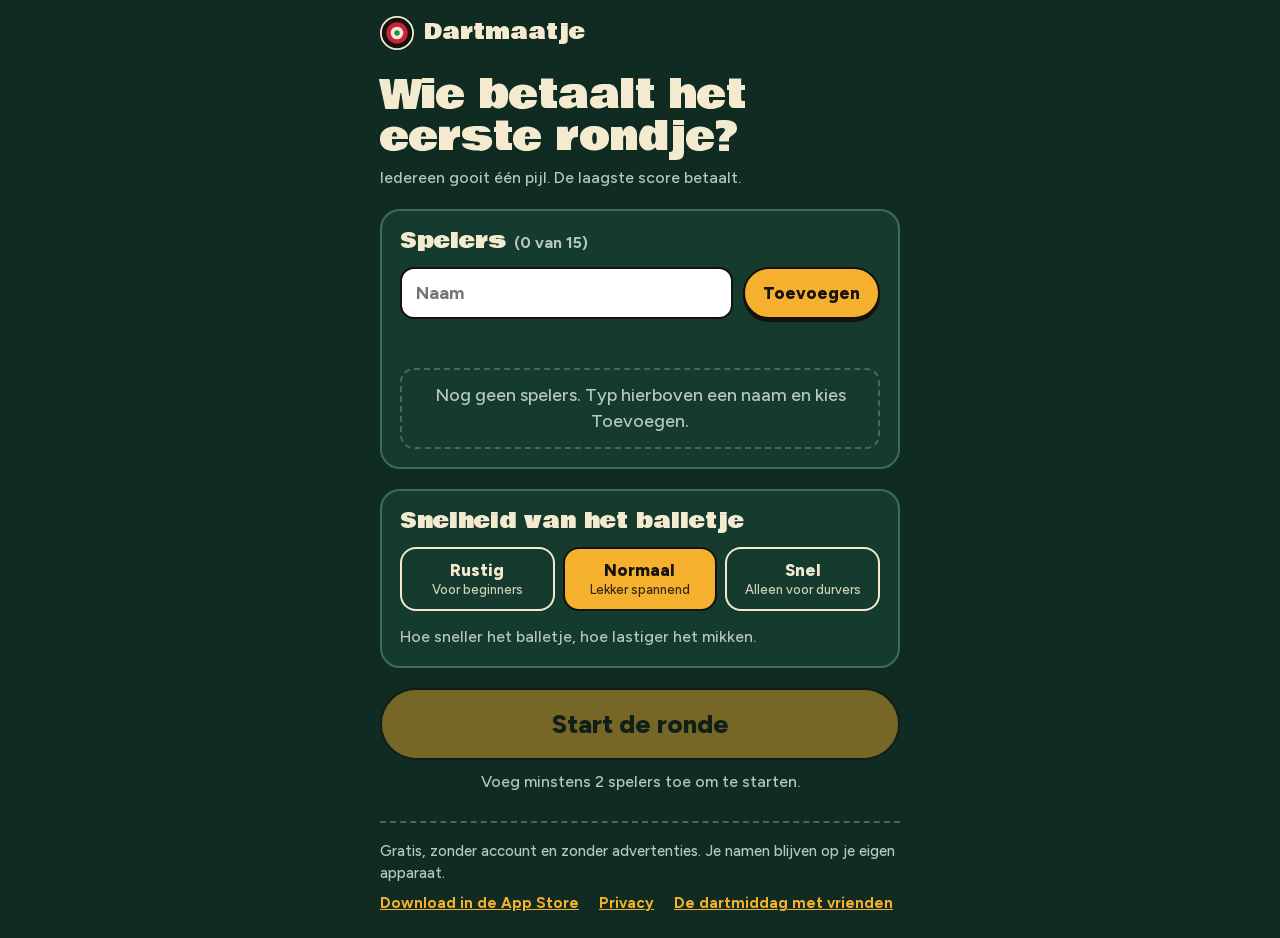
==== commit 645781dc: "Website: App Store-link en Smart App Banner Co-Authored-By: Claude Sonnet 5.5 <noreply@anthropic.com" ====
--- a/index.html
+++ b/index.html
@@ -10,6 +10,7 @@
 <meta property="og:description" content="Eén pijl per speler, de laagste score betaalt. Tot 15 spelers, drie snelheden, gratis.">
 <meta property="og:type" content="website">
 <link rel="canonical" href="https://dartmaatje.nl/">
+<meta name="apple-itunes-app" content="app-id=6820017120">
 <style>
 .webfooter{margin-top:8px;padding-top:18px;border-top:2px dashed var(--line);display:flex;flex-wrap:wrap;gap:8px 20px;font-size:15px;color:var(--muted)}
 .webfooter a{color:var(--amber);font-weight:700}
@@ -93,16 +94,32 @@
     </div>
     <h2>Alle scores</h2>
     <ul class="rank" id="rank"></ul>
-    <button class="btn btn-big" type="button" id="again">Nog een ronde</button>
+    <button class="btn btn-big" type="button" id="share">Deel de uitslag</button>
+    <p class="note" id="share-msg" role="status" aria-live="polite" style="min-height:1.4em;text-align:center;margin:-6px 0 0"></p>
+    <button class="btn btn-ghost" type="button" id="again">Nog een ronde</button>
     <button class="btn btn-ghost" type="button" id="edit">Spelers aanpassen</button>
   </section>
   <footer class="webfooter">
     <p>Gratis, zonder account en zonder advertenties. Je namen blijven op je eigen apparaat.</p>
+    <a href="https://apps.apple.com/app/dartmaatje/id6820017120">Download in de App Store</a>
     <a href="privacy.html">Privacy</a>
     <a href="middag/index.html">De dartmiddag met vrienden</a>
   </footer>
 </main>
 
+  <!-- Delen of bewaren -->
+  <div id="sharebox" class="overlay" hidden>
+    <div class="sheet" role="dialog" aria-modal="true" aria-labelledby="sharebox-title">
+      <h2 id="sharebox-title">Deel de uitslag</h2>
+      <img id="share-img" alt="De uitslag als afbeelding" width="540" height="675">
+      <p class="note" id="save-hint" hidden>Houd de afbeelding hierboven ingedrukt en kies <strong>Bewaar in Foto's</strong>.</p>
+      <p class="note" id="save-done" role="status" aria-live="polite" hidden></p>
+      <button class="btn btn-big" type="button" id="share-go">Delen via…</button>
+      <button class="btn" type="button" id="share-save">Afbeelding bewaren</button>
+      <button class="btn btn-ghost" type="button" id="share-close">Sluiten</button>
+    </div>
+  </div>
+
 <script src="board.js"></script>
 <script src="app.js"></script>
 </body>
--- a/app.css
+++ b/app.css
@@ -65,3 +65,9 @@
 .dart-in{animation:dartin .28s ease-out;transform-origin:0 0}
 @keyframes dartin{from{transform:scale(2.6);opacity:0}to{transform:scale(1);opacity:1}}
 @media (prefers-reduced-motion:reduce){.pop,.dart-in{animation:none}}
+
+/* venster om de uitslag te delen of te bewaren */
+.overlay{position:fixed;inset:0;z-index:50;background:rgba(5,15,11,.78);display:flex;align-items:flex-end;justify-content:center;padding:16px max(16px,env(safe-area-inset-right,0px)) calc(16px + env(safe-area-inset-bottom,0px)) max(16px,env(safe-area-inset-left,0px));overflow-y:auto}
+.sheet{width:100%;max-width:520px;background:var(--panel);border:2px solid var(--line);border-radius:24px;padding:20px;display:flex;flex-direction:column;gap:12px;animation:pop .25s ease-out}
+.sheet img{width:100%;height:auto;max-height:42vh;object-fit:contain;border-radius:14px;background:var(--deep);-webkit-touch-callout:default;-webkit-user-select:auto;user-select:auto}
+.sheet .btn{min-height:52px;font-size:18px}
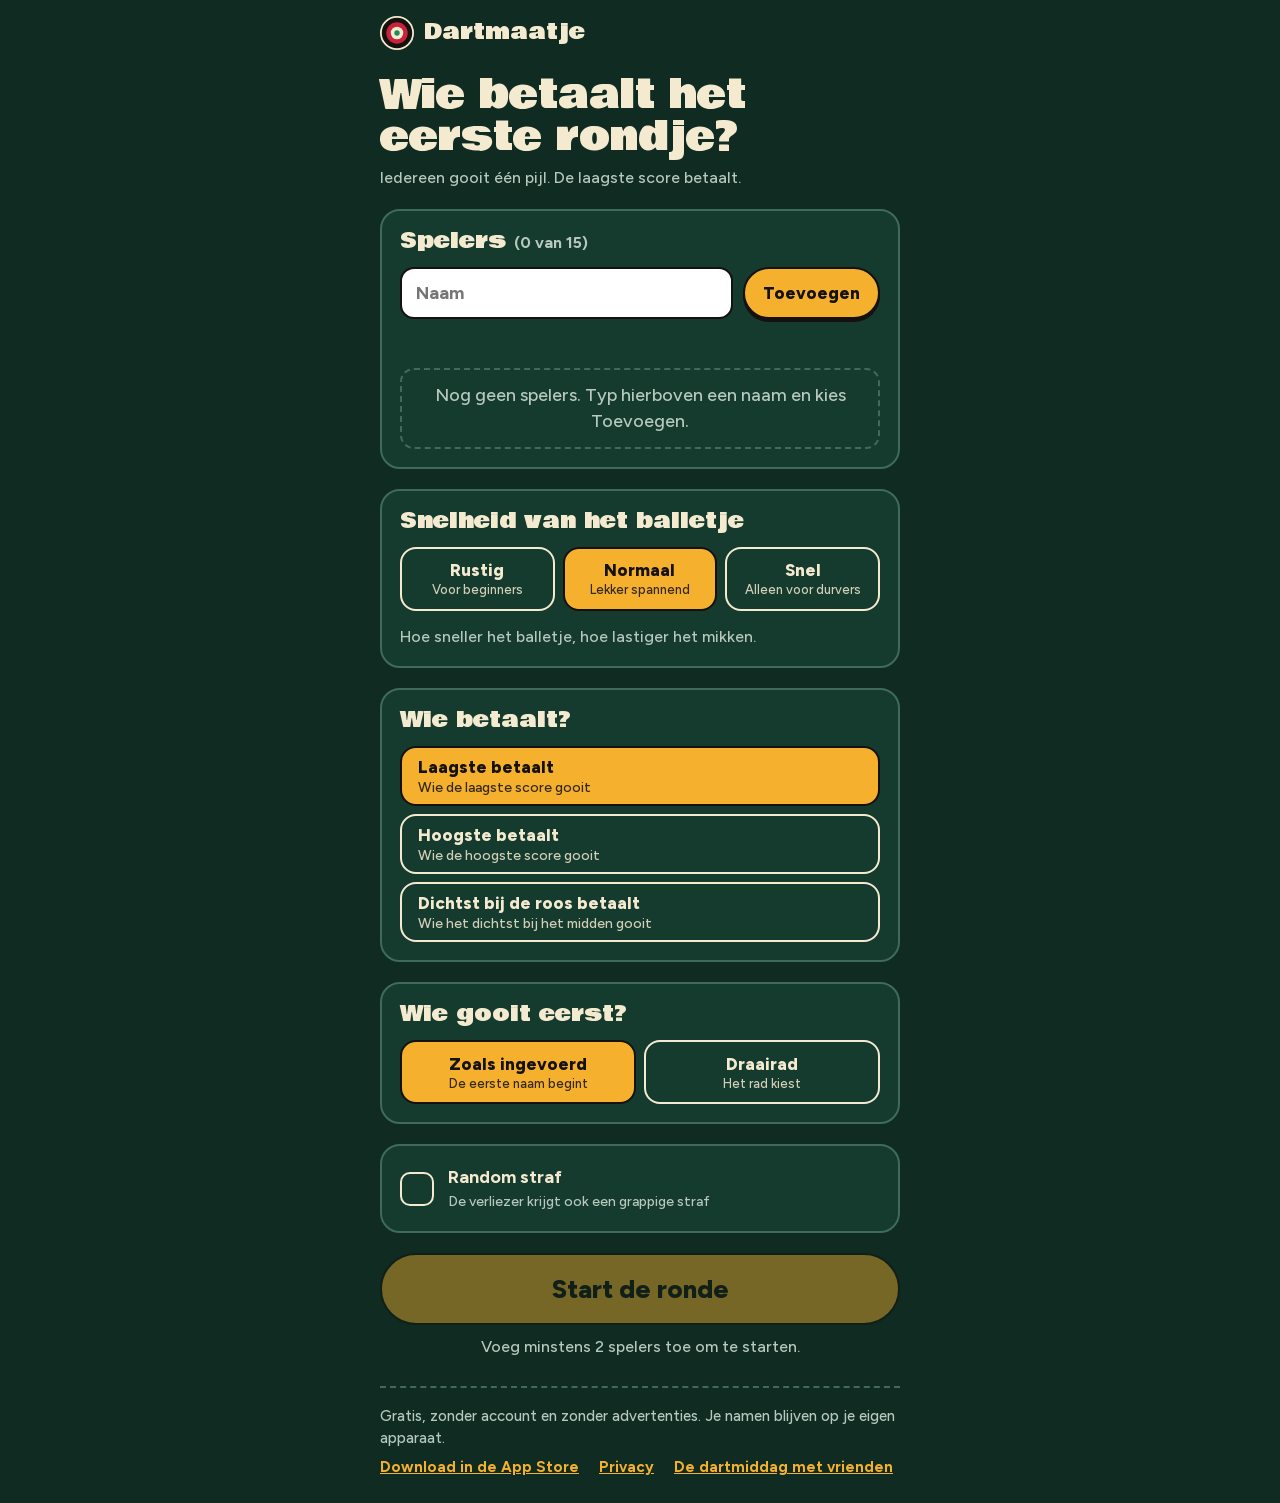
==== commit 7ce04f7d: "Website: spelmodi, draairad en random straf Co-Authored-By: Claude Sonnet 5.5 <noreply@anthropic.com" ====
--- a/index.html
+++ b/index.html
@@ -52,15 +52,48 @@
       <p class="note">Hoe sneller het balletje, hoe lastiger het mikken.</p>
     </div>
 
+    <div class="card" role="group" aria-labelledby="h-mode">
+      <h2 id="h-mode">Wie betaalt?</h2>
+      <div class="opts" id="modes"></div>
+    </div>
+
+    <div class="card" role="group" aria-labelledby="h-order">
+      <h2 id="h-order">Wie gooit eerst?</h2>
+      <div class="speeds" id="orders" style="grid-template-columns:repeat(2,1fr)"></div>
+    </div>
+
+    <div class="card">
+      <label class="toggle" for="punish-toggle">
+        <input type="checkbox" id="punish-toggle">
+        <span class="tbox" aria-hidden="true"></span>
+        <span class="ttext"><strong>Random straf</strong><small>De verliezer krijgt ook een grappige straf</small></span>
+      </label>
+    </div>
+
     <div>
       <button class="btn btn-big" type="button" id="start">Start de ronde</button>
       <p class="note" id="start-note" style="margin-top:10px;text-align:center"></p>
     </div>
   </section>
 
+  <!-- 1b. Draairad voor de volgorde -->
+  <section id="wheel" hidden style="display:flex;flex-direction:column;gap:16px" aria-labelledby="wheel-h">
+    <div>
+      <h1 id="wheel-h" style="font-size:clamp(28px,8vw,38px)">Wie gooit eerst?</h1>
+      <p class="note" id="wheel-sub" style="margin-top:8px">Tik op Draai en het rad kiest.</p>
+    </div>
+    <svg id="wheel-svg" class="wheelsvg" viewBox="-220 -220 440 440" role="img" aria-label="Draairad met de namen van de spelers"></svg>
+    <button class="btn btn-big" type="button" id="wheel-spin">Draai!</button>
+    <p class="note" id="wheel-live" role="status" aria-live="polite" style="text-align:center;min-height:1.4em;margin:-4px 0 0"></p>
+    <ol class="orderlist" id="order-list"></ol>
+    <button class="btn btn-big" type="button" id="wheel-go" hidden>Start de ronde</button>
+    <button class="btn btn-ghost" type="button" id="wheel-rest">Rest laten loten</button>
+    <button class="btn btn-ghost" type="button" id="wheel-back">Terug naar de spelers</button>
+  </section>
+
   <!-- 2. Gooien -->
   <section id="game" hidden style="display:flex;flex-direction:column;gap:16px" aria-labelledby="who">
-    <div style="display:flex;justify-content:space-between;align-items:baseline;gap:12px">
+    <div style="display:flex;flex-wrap:wrap;justify-content:space-between;align-items:baseline;gap:4px 12px">
       <span class="lbl" id="round-lbl"></span>
       <span class="note" id="progress"></span>
     </div>
@@ -91,6 +124,11 @@
       <div class="k">Het eerste rondje is voor</div>
       <div class="who" id="loser"></div>
       <p id="loser-text" style="margin:0"></p>
+    </div>
+    <div class="punish pop" id="punish-box" hidden aria-live="polite">
+      <div class="lbl">De straf</div>
+      <p id="punish-text"></p>
+      <button class="btn btn-ghost" type="button" id="punish-again">Andere straf</button>
     </div>
     <h2>Alle scores</h2>
     <ul class="rank" id="rank"></ul>
--- a/app.css
+++ b/app.css
@@ -71,3 +71,30 @@
 .sheet{width:100%;max-width:520px;background:var(--panel);border:2px solid var(--line);border-radius:24px;padding:20px;display:flex;flex-direction:column;gap:12px;animation:pop .25s ease-out}
 .sheet img{width:100%;height:auto;max-height:42vh;object-fit:contain;border-radius:14px;background:var(--deep);-webkit-touch-callout:default;-webkit-user-select:auto;user-select:auto}
 .sheet .btn{min-height:52px;font-size:18px}
+
+/* spelmodus en draairad */
+.opts{display:flex;flex-direction:column;gap:8px}
+.op{min-height:60px;padding:8px 16px;border-radius:16px;border:2px solid var(--cream);background:transparent;color:var(--cream);font:800 17px var(--body);cursor:pointer;display:flex;flex-direction:column;align-items:flex-start;justify-content:center;gap:2px;text-align:left}
+.op small{font-weight:500;font-size:14px;opacity:.85}
+.op[aria-pressed="true"]{background:var(--amber);color:var(--ink);border-color:var(--ink)}
+.op:focus-visible{outline:3px solid var(--cream);outline-offset:3px}
+.wheelsvg{width:100%;max-width:420px;height:auto;display:block;margin-inline:auto}
+#wheel-rot{transition:transform 3.6s cubic-bezier(.12,.7,.1,1)}
+.orderlist{list-style:none;margin:0;padding:0;display:flex;flex-direction:column;gap:8px}
+.orderlist li{display:flex;align-items:center;gap:12px;background:var(--panel);border:2px solid var(--line);border-radius:14px;padding:8px 14px;min-height:48px;animation:pop .3s ease-out}
+.orderlist .pos{font-family:var(--display);font-size:20px;min-width:1.4em}
+.orderlist .nm{flex:1;min-width:0;overflow-wrap:anywhere;font-weight:700}
+@media (prefers-reduced-motion:reduce){#wheel-rot{transition-duration:.2s}.orderlist li{animation:none}}
+
+/* aanvinkvak voor de random straf */
+.toggle{display:flex;align-items:center;gap:14px;cursor:pointer;min-height:48px}
+.toggle input{position:absolute;opacity:0;width:1px;height:1px}
+.tbox{flex:none;width:34px;height:34px;border-radius:10px;border:2px solid var(--cream);background:transparent;display:flex;align-items:center;justify-content:center}
+.toggle input:checked + .tbox{background:var(--amber);border-color:var(--ink)}
+.toggle input:checked + .tbox::after{content:'';width:10px;height:18px;border:solid var(--ink);border-width:0 4px 4px 0;transform:rotate(45deg) translate(-1px,-2px)}
+.toggle input:focus-visible + .tbox{outline:3px solid var(--cream);outline-offset:3px}
+.ttext{display:flex;flex-direction:column;gap:2px;font-size:18px}
+.ttext small{color:var(--muted);font-size:14px}
+.punish{background:var(--deep);border:2px solid var(--amber);border-radius:20px;padding:18px;display:flex;flex-direction:column;gap:10px}
+.punish p{margin:0;font-size:22px;font-weight:700;line-height:1.3}
+.punish .btn{min-height:44px;font-size:16px;align-self:flex-start}
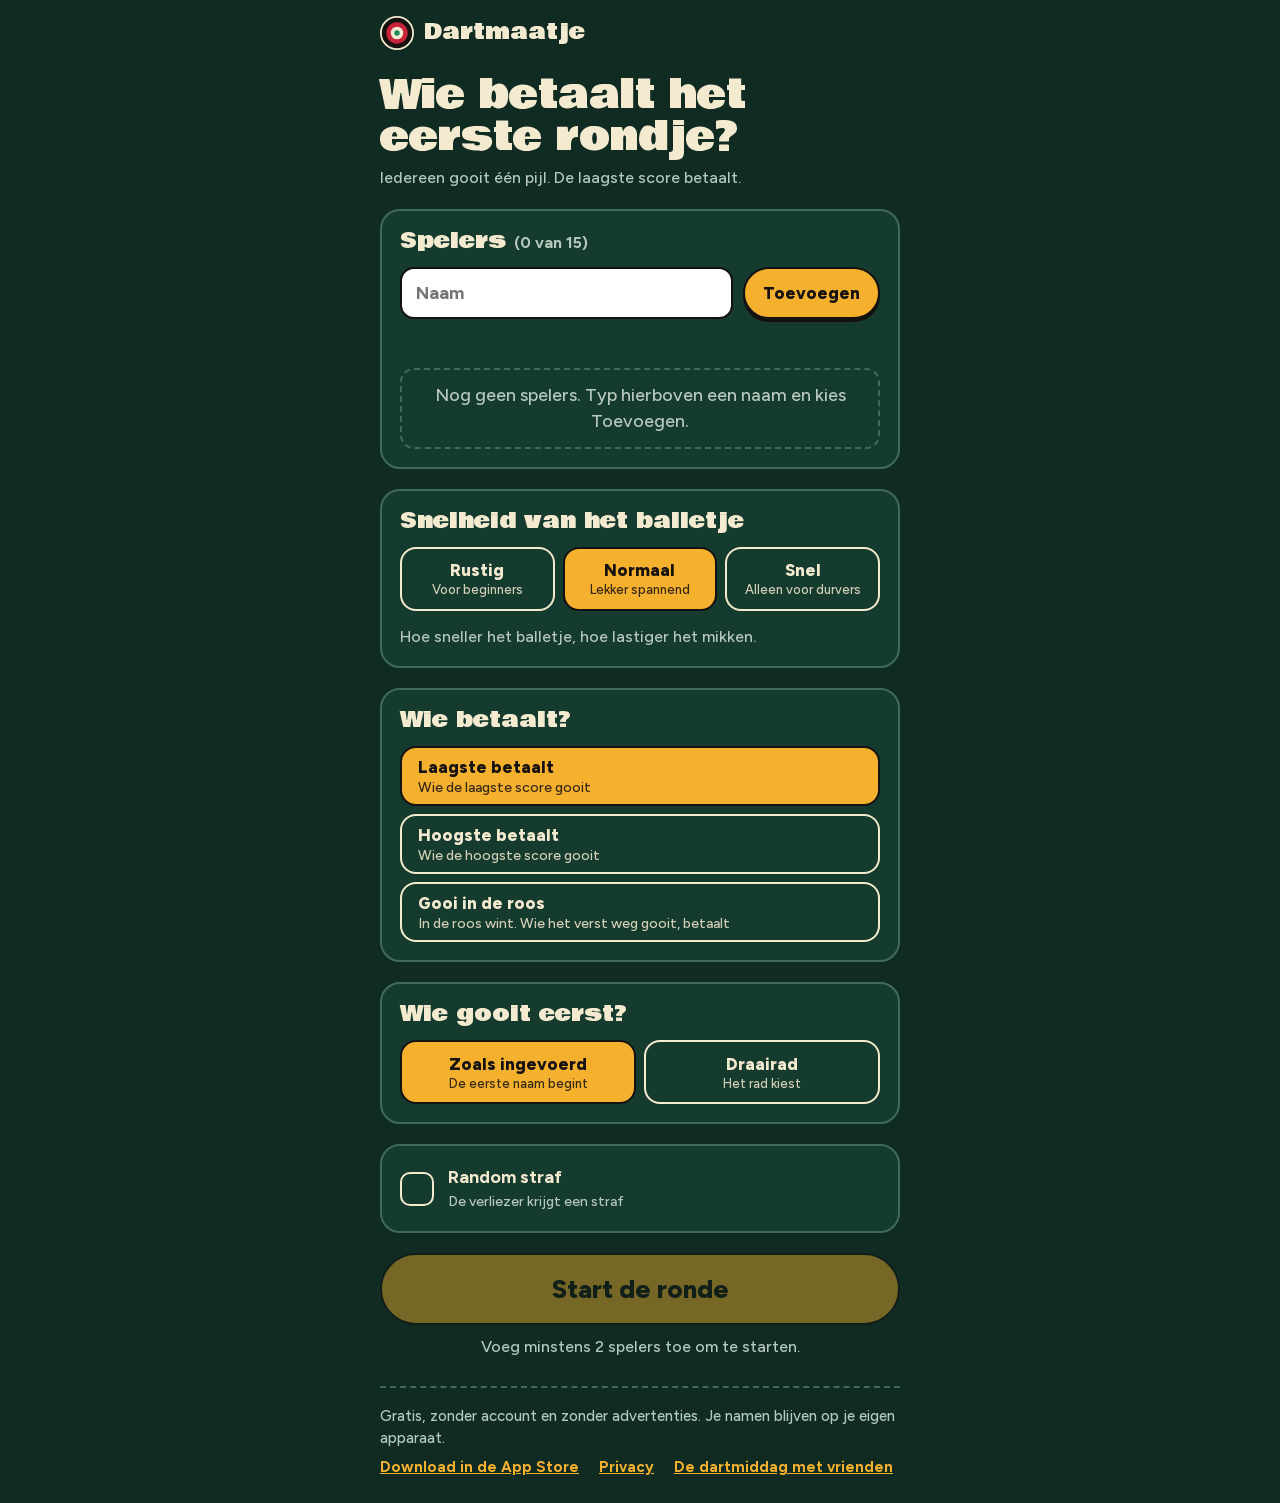
==== commit cf7ec3d1: "Website: tekst bij de random straf Co-Authored-By: Claude Sonnet 5.5 <noreply@anthropic.com>" ====
--- a/index.html
+++ b/index.html
@@ -66,7 +66,7 @@
       <label class="toggle" for="punish-toggle">
         <input type="checkbox" id="punish-toggle">
         <span class="tbox" aria-hidden="true"></span>
-        <span class="ttext"><strong>Random straf</strong><small>De verliezer krijgt ook een grappige straf</small></span>
+        <span class="ttext"><strong>Random straf</strong><small>De verliezer krijgt een straf</small></span>
       </label>
     </div>
 
